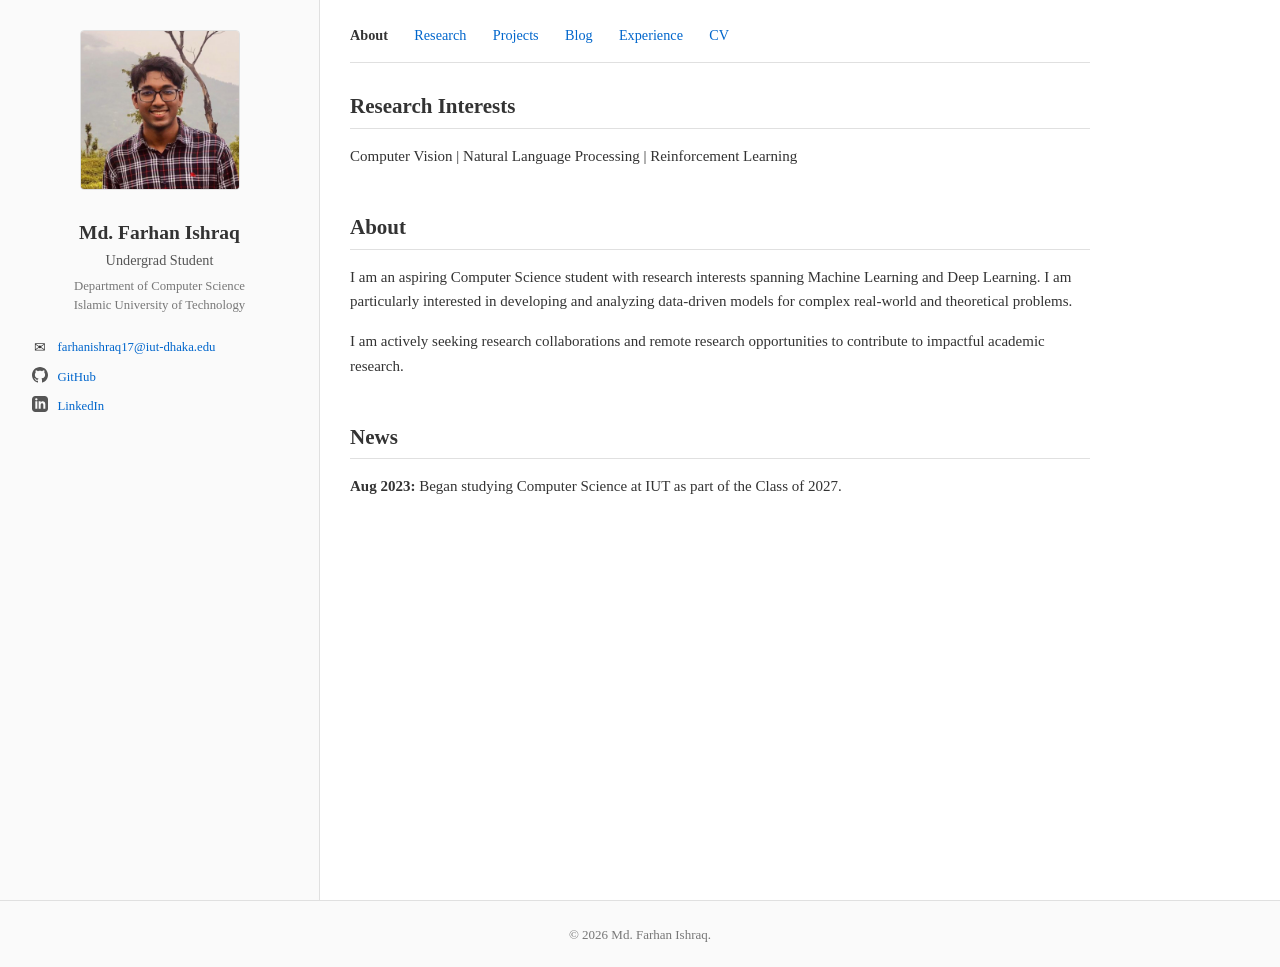
==== index.html @ c7ceb24a "Add website files" ====
<!DOCTYPE html>
<html lang="en">
<head>
    <meta charset="UTF-8">
    <meta name="viewport" content="width=device-width, initial-scale=1.0">
    <meta name="description" content="Farhan Ishraq - PhD Student, Computer Science Researcher">
    <meta name="keywords" content="researcher, PhD, computer science, machine learning, NLP, computer vision">
    <meta name="author" content="Farhan Ishraq">
    <title>Md. Farhan Ishraq</title>
    <link rel="stylesheet" href="style.css">
</head>
<body>
    <div class="container">
        <!-- LEFT SIDEBAR -->
        <aside class="sidebar">
            <div class="profile">
                <!-- Profile Photo -->
                <div class="profile-photo">
                    <img src="assets/profile_pic.jpeg" alt="Farhan Ishraq">
                </div>
                
                <!-- Name & Title -->
                <h1 class="profile-name">Md. Farhan Ishraq</h1>
                <p class="profile-title">Undergrad Student</p>
                <p class="profile-affiliation">Department of Computer Science<br>Islamic University of Technology</p>
                
                <!-- Contact Links -->
                <ul class="contact-links">
                    <li>
                        <span class="link-icon">✉</span>
                        <a href="mailto:farhanishraq17@iut-dhaka.edu">farhanishraq17@iut-dhaka.edu</a>
                    </li>
                    <!-- <li>
                        <span class="link-icon">📚</span>
                        <a href="https://scholar.google.com/" target="_blank" rel="noopener">Google Scholar</a>
                    </li> -->
                    <li>
                        <span class="link-icon"><svg xmlns="http://www.w3.org/2000/svg" width="16" height="16" viewBox="0 0 24 24" fill="currentColor"><path d="M12 0c-6.626 0-12 5.373-12 12 0 5.302 3.438 9.8 8.207 11.387.599.111.793-.261.793-.577v-2.234c-3.338.726-4.033-1.416-4.033-1.416-.546-1.387-1.333-1.756-1.333-1.756-1.089-.745.083-.729.083-.729 1.205.084 1.839 1.237 1.839 1.237 1.07 1.834 2.807 1.304 3.492.997.107-.775.418-1.305.762-1.604-2.665-.305-5.467-1.334-5.467-5.931 0-1.311.469-2.381 1.236-3.221-.124-.303-.535-1.524.117-3.176 0 0 1.008-.322 3.301 1.23.957-.266 1.983-.399 3.003-.404 1.02.005 2.047.138 3.006.404 2.291-1.552 3.297-1.23 3.297-1.23.653 1.653.242 2.874.118 3.176.77.84 1.235 1.911 1.235 3.221 0 4.609-2.807 5.624-5.479 5.921.43.372.823 1.102.823 2.222v3.293c0 .319.192.694.801.576 4.765-1.589 8.199-6.086 8.199-11.386 0-6.627-5.373-12-12-12z"/></svg></span>
                        <a href="https://github.com/farhanishraq17" target="_blank" rel="noopener">GitHub</a>
                    </li>
                    <li>
                        <span class="link-icon"><svg xmlns="http://www.w3.org/2000/svg" width="16" height="16" viewBox="0 0 24 24" fill="currentColor"><path d="M19 0h-14c-2.761 0-5 2.239-5 5v14c0 2.761 2.239 5 5 5h14c2.762 0 5-2.239 5-5v-14c0-2.761-2.238-5-5-5zm-11 19h-3v-11h3v11zm-1.5-12.268c-.966 0-1.75-.79-1.75-1.764s.784-1.764 1.75-1.764 1.75.79 1.75 1.764-.783 1.764-1.75 1.764zm13.5 12.268h-3v-5.604c0-3.368-4-3.113-4 0v5.604h-3v-11h3v1.765c1.396-2.586 7-2.777 7 2.476v6.759z"/></svg></span>
                        <a href="https://www.linkedin.com/in/farhan-ishraq-04643928a/" target="_blank" rel="noopener">LinkedIn</a>
                    </li>
                    <!-- <li>
                        <span class="link-icon">🆔</span>
                        <a href="https://orcid.org/" target="_blank" rel="noopener">ORCID</a>
                    </li> -->
                </ul>
            </div>
        </aside>

        <!-- RIGHT MAIN CONTENT -->
        <main class="main-content">
            <!-- Navigation -->
            <nav class="top-nav">
                <a href="index.html" class="active">About</a>
                <a href="research.html">Research</a>
                <a href="projects.html">Projects</a>
                <a href="blog.html">Blog</a>
                <a href="experience.html">Experience</a>
                <a href="#">CV</a>
            </nav>

            <!-- Research Interests -->
            <section id="interests" class="section">
                <h2>Research Interests</h2>
                <p class="interests-inline">Computer Vision | Natural Language Processing | Reinforcement Learning</p>
            </section>

            <!-- About Section -->
            <section id="about" class="section">
                <h2>About</h2>
                <p>
                    I am an aspiring Computer Science student with research interests spanning Machine Learning and 
                    Deep Learning. I am particularly interested in developing and analyzing data-driven models for 
                    complex real-world and theoretical problems.
                </p>
                <p>
                    I am actively seeking research collaborations and 
                    remote research opportunities to contribute to impactful academic research.
                </p>
            </section>

            <!-- News Section -->
            <section id="news" class="section">
                <h2>News</h2>
                <ul class="news-list">
                    <!-- <li><strong>Jan 2026:</strong> Started my PhD at [University Name]!</li>
                    <li><strong>Nov 2025:</strong> 3 papers accepted at WACV 2026!</li>
                    <li><strong>Oct 2025:</strong> Paper on Visual Robustness Benchmark accepted at WACV 2025.</li>
                    <li><strong>Sep 2025:</strong> BanglaTLit accepted at Findings of EMNLP 2024.</li>
                    <li><strong>Jul 2025:</strong> New preprint on Visual Robustness Benchmark for VQA available on arXiv.</li>
                    <li><strong>May 2025:</strong> Finalists at Robi Datathon 3.0 with 3,500+ participants.</li> -->
                    <li><strong>Aug 2023:</strong> Began studying Computer Science at IUT as part of the Class of 2027.</li>
                </ul>
            </section>

            <!-- Selected Publications Preview (commented out for now)
            <section id="selected-publications" class="section">
                <h2>Selected Publications</h2>
                <p class="section-note">
                    See the full list on the <a href="research.html">Research</a> page or my 
                    <a href="https://scholar.google.com/" target="_blank" rel="noopener">Google Scholar</a>.
                </p>

                <div class="publication-entry">
                    <p class="pub-title"><strong>Visual Robustness Benchmark for Visual Question Answering (VQA)</strong></p>
                    <p class="pub-venue"><em>WACV 2025</em></p>
                    <p class="pub-authors"><u>Farhan Ishraq</u>, Ishmam Tashdeed, Talukder Asir Saadat, et al.</p>
                    <p class="pub-links">
                        <a href="#">[Paper]</a>
                        <a href="#">[Code]</a>
                        <a href="#">[Poster]</a>
                    </p>
                </div>

                <div class="publication-entry">
                    <p class="pub-title"><strong>A Comprehensive Survey on Visual Question Answering</strong></p>
                    <p class="pub-venue"><em>Information Fusion, 2024</em></p>
                    <p class="pub-authors"><u>Farhan Ishraq</u>, Md Sakib Hossain Shovon, Muhammad Firoz Mridha, Nilanjan Dey</p>
                    <p class="pub-links">
                        <a href="#">[Paper]</a>
                        <a href="#">[ArXiv]</a>
                    </p>
                </div>
            </section>
            -->

        </main>
    </div>

    <footer class="site-footer">
        <p>&copy; 2026 Md. Farhan Ishraq.</p>
    </footer>
</body>
</html>
---- style.css ----
/*
 * Academic Portfolio Website - Sidebar Layout
 * ============================================
 * Traditional academic website design with
 * fixed left sidebar and scrollable right content
 * 
 * Layout: Two-column (sidebar + main content)
 * Style: Minimal, text-focused, university-appropriate
 */

/* ========================================
   CSS Variables
   ======================================== */
:root {
    /* Colors - Simple, professional */
    --color-text: #333333;
    --color-text-light: #555555;
    --color-text-muted: #777777;
    --color-link: #0066cc;
    --color-link-hover: #004499;
    --color-link-visited: #551a8b;
    --color-background: #ffffff;
    --color-sidebar-bg: #fafafa;
    --color-border: #e0e0e0;
    
    /* Typography */
    --font-serif: Georgia, 'Times New Roman', Times, serif;
    --font-sans: Arial, Helvetica, sans-serif;
    --font-body: var(--font-serif);
    --font-size-base: 15px;
    --font-size-small: 13px;
    --font-size-large: 17px;
    --line-height: 1.65;
    
    /* Layout */
    --sidebar-width: 320px;
    --content-max-width: 800px;
    --spacing-xs: 0.25rem;
    --spacing-sm: 0.5rem;
    --spacing-md: 1rem;
    --spacing-lg: 1.5rem;
    --spacing-xl: 2rem;
    --spacing-xxl: 3rem;
}

/* ========================================
   Reset & Base Styles
   ======================================== */
*,
*::before,
*::after {
    box-sizing: border-box;
    margin: 0;
    padding: 0;
}

html {
    font-size: var(--font-size-base);
    scroll-behavior: smooth;
}

body {
    font-family: var(--font-body);
    font-size: 1rem;
    line-height: var(--line-height);
    color: var(--color-text);
    background-color: var(--color-background);
    -webkit-font-smoothing: antialiased;
}

/* ========================================
   Typography
   ======================================== */
h1, h2, h3, h4, h5, h6 {
    font-family: var(--font-body);
    font-weight: normal;
    line-height: 1.3;
    color: var(--color-text);
}

h2 {
    font-size: 1.4rem;
    font-weight: bold;
    margin-top: var(--spacing-lg);
    margin-bottom: var(--spacing-md);
    padding-bottom: var(--spacing-sm);
    border-bottom: 1px solid var(--color-border);
}

h3 {
    font-size: 1.1rem;
    font-weight: bold;
    margin-top: var(--spacing-lg);
    margin-bottom: var(--spacing-md);
    color: var(--color-text);
}

p {
    margin-bottom: var(--spacing-md);
}

/* Links */
a {
    color: var(--color-link);
    text-decoration: none;
}

a:hover {
    text-decoration: underline;
    color: var(--color-link-hover);
}

a:visited {
    color: var(--color-link-visited);
}

/* Reset visited color for nav and important links */
.top-nav a:visited,
.contact-links a:visited,
.pub-links a:visited,
.project-links a:visited {
    color: var(--color-link);
}

/* Lists */
ul, ol {
    margin-bottom: var(--spacing-md);
    padding-left: var(--spacing-xl);
}

li {
    margin-bottom: var(--spacing-sm);
}

strong {
    font-weight: bold;
}

em {
    font-style: italic;
}

/* Underline for author name */
u {
    text-decoration: underline;
}

/* ========================================
   Two-Column Layout
   ======================================== */
.container {
    display: flex;
    min-height: 100vh;
}

/* ========================================
   LEFT SIDEBAR
   ======================================== */
.sidebar {
    width: var(--sidebar-width);
    min-width: var(--sidebar-width);
    background-color: var(--color-sidebar-bg);
    border-right: 1px solid var(--color-border);
    padding: var(--spacing-xl);
    position: sticky;
    top: 0;
    height: 100vh;
    overflow-y: auto;
}

.profile {
    text-align: center;
}

/* Profile Photo */
.profile-photo {
    margin-bottom: var(--spacing-lg);
}

.profile-photo img {
    width: 160px;
    height: 160px;
    border-radius: 4px;
    object-fit: cover;
    border: 1px solid var(--color-border);
}

/* Name & Title */
.profile-name {
    font-size: 1.3rem;
    font-weight: bold;
    margin-bottom: var(--spacing-xs);
    color: var(--color-text);
}

.profile-title {
    font-size: 0.95rem;
    color: var(--color-text-light);
    margin-bottom: var(--spacing-xs);
}

.profile-affiliation {
    font-size: 0.85rem;
    color: var(--color-text-muted);
    margin-bottom: var(--spacing-lg);
    line-height: 1.5;
}

/* Contact Links */
.contact-links {
    list-style: none;
    padding: 0;
    margin: 0;
    text-align: left;
}

.contact-links li {
    margin-bottom: var(--spacing-sm);
    font-size: 0.85rem;
    display: flex;
    align-items: flex-start;
    gap: var(--spacing-sm);
}

.link-icon {
    font-size: 0.9rem;
    width: 20px;
    text-align: center;
    flex-shrink: 0;
    display: flex;
    align-items: center;
    justify-content: center;
}

.link-icon svg {
    width: 16px;
    height: 16px;
    fill: var(--color-text-light);
}

.contact-links a {
    color: var(--color-link);
    word-break: break-word;
}

/* ========================================
   RIGHT MAIN CONTENT
   ======================================== */
.main-content {
    flex: 1;
    max-width: var(--content-max-width);
    padding: var(--spacing-xl);
    padding-top: var(--spacing-lg);
}

/* ========================================
   TOP NAVIGATION
   ======================================== */
.top-nav {
    margin-bottom: var(--spacing-xl);
    padding-bottom: var(--spacing-md);
    border-bottom: 1px solid var(--color-border);
}

.top-nav a {
    margin-right: var(--spacing-lg);
    font-size: 0.95rem;
    color: var(--color-link);
    text-decoration: none;
}

.top-nav a:hover {
    text-decoration: underline;
}

.top-nav a.active {
    font-weight: bold;
    color: var(--color-text);
}

/* ========================================
   SECTIONS
   ======================================== */
.section {
    margin-bottom: var(--spacing-xxl);
}

.section-note {
    font-size: var(--font-size-small);
    color: var(--color-text-muted);
    font-style: italic;
    margin-bottom: var(--spacing-lg);
}

/* Inline Research Interests */
.interests-inline {
    font-size: 1rem;
    color: var(--color-text);
    margin-bottom: 0;
}

/* ========================================
   NEWS LIST
   ======================================== */
.news-list {
    list-style: none;
    padding-left: 0;
}

.news-list li {
    margin-bottom: var(--spacing-sm);
    padding-left: 0;
}

/* ========================================
   PUBLICATIONS
   ======================================== */
.publication-entry {
    margin-bottom: var(--spacing-lg);
    padding: var(--spacing-md);
    border: 1px solid var(--color-border);
    border-radius: 3px;
    background-color: var(--color-background);
}

.pub-title {
    margin-bottom: var(--spacing-xs);
    line-height: 1.4;
}

.pub-venue {
    font-size: var(--font-size-small);
    color: var(--color-text-light);
    margin-bottom: var(--spacing-xs);
}

.pub-authors {
    font-size: var(--font-size-small);
    color: var(--color-text-muted);
    margin-bottom: var(--spacing-sm);
}

.pub-links {
    font-size: var(--font-size-small);
    margin-bottom: 0;
}

.pub-links a {
    margin-right: var(--spacing-sm);
}

/* ========================================
   PROJECTS
   ======================================== */
.project-entry {
    margin-bottom: var(--spacing-lg);
    padding: var(--spacing-md);
    border: 1px solid var(--color-border);
    border-radius: 3px;
    background-color: var(--color-background);
}

.project-title {
    margin-bottom: var(--spacing-xs);
}

.project-description {
    margin-bottom: var(--spacing-sm);
    color: var(--color-text);
}

.project-methods {
    font-size: var(--font-size-small);
    color: var(--color-text-muted);
    margin-bottom: var(--spacing-sm);
}

.project-links {
    font-size: var(--font-size-small);
    margin-bottom: 0;
}

.project-links a {
    margin-right: var(--spacing-sm);
}

/* ========================================
   BLOG
   ======================================== */
.blog-entry {
    margin-bottom: var(--spacing-lg);
    padding-bottom: var(--spacing-md);
    border-bottom: 1px dotted var(--color-border);
}

.blog-entry:last-child {
    border-bottom: none;
}

.blog-title {
    margin-bottom: var(--spacing-xs);
}

.blog-title a {
    font-weight: bold;
    color: var(--color-link);
}

.blog-date {
    font-size: var(--font-size-small);
    color: var(--color-text-muted);
    margin-bottom: var(--spacing-xs);
}

.blog-summary {
    font-size: 0.95rem;
    color: var(--color-text-light);
    margin-bottom: 0;
}

/* ========================================
   EXPERIENCE
   ======================================== */
.experience-entry {
    margin-bottom: var(--spacing-lg);
    padding-bottom: var(--spacing-md);
    border-bottom: 1px dotted var(--color-border);
}

.experience-entry:last-child {
    border-bottom: none;
}

.exp-title {
    margin-bottom: var(--spacing-xs);
}

.exp-institution {
    color: var(--color-text-light);
    margin-bottom: var(--spacing-xs);
}

.exp-date {
    font-size: var(--font-size-small);
    color: var(--color-text-muted);
    margin-bottom: var(--spacing-sm);
}

.exp-details {
    font-size: 0.95rem;
    color: var(--color-text);
    margin-bottom: 0;
}

/* ========================================
   FOOTER
   ======================================== */
.site-footer {
    text-align: center;
    padding: var(--spacing-lg);
    font-size: var(--font-size-small);
    color: var(--color-text-muted);
    border-top: 1px solid var(--color-border);
    background-color: var(--color-sidebar-bg);
}

.site-footer p {
    margin: 0;
}

/* ========================================
   RESPONSIVE DESIGN
   ======================================== */

/* Tablet */
@media screen and (max-width: 900px) {
    :root {
        --sidebar-width: 240px;
    }
    
    .profile-photo img {
        width: 140px;
        height: 140px;
    }
    
    .profile-name {
        font-size: 1.2rem;
    }
}

/* Mobile */
@media screen and (max-width: 700px) {
    .container {
        flex-direction: column;
    }
    
    .sidebar {
        width: 100%;
        min-width: 100%;
        position: relative;
        height: auto;
        padding: var(--spacing-lg);
        border-right: none;
        border-bottom: 1px solid var(--color-border);
    }
    
    .profile-photo img {
        width: 120px;
        height: 120px;
    }
    
    .contact-links {
        display: flex;
        flex-wrap: wrap;
        justify-content: center;
        gap: var(--spacing-md);
        text-align: center;
    }
    
    .contact-links li {
        justify-content: center;
    }
    
    .main-content {
        padding: var(--spacing-lg);
    }
    
    .top-nav {
        display: flex;
        flex-wrap: wrap;
        gap: var(--spacing-sm);
    }
    
    .top-nav a {
        margin-right: var(--spacing-md);
    }
    
    h2 {
        font-size: 1.25rem;
    }
}

/* Small Mobile */
@media screen and (max-width: 480px) {
    .main-content {
        padding: var(--spacing-md);
    }
    
    .sidebar {
        padding: var(--spacing-md);
    }
    
    .top-nav a {
        font-size: 0.9rem;
        margin-right: var(--spacing-sm);
    }
    
    .publication-entry,
    .project-entry {
        padding: var(--spacing-sm);
    }
}

/* ========================================
   PRINT STYLES
   ======================================== */
@media print {
    .sidebar {
        position: relative;
        width: 100%;
        height: auto;
        border: none;
        page-break-after: always;
    }
    
    .container {
        flex-direction: column;
    }
    
    .top-nav {
        display: none;
    }
    
    a {
        color: #000;
    }
    
    a[href^="http"]:after {
        content: " (" attr(href) ")";
        font-size: 10pt;
    }
}

/* ========================================
   ACCESSIBILITY
   ======================================== */
a:focus {
    outline: 2px solid var(--color-link);
    outline-offset: 2px;
}

@media (prefers-reduced-motion: reduce) {
    html {
        scroll-behavior: auto;
    }
}

/* High contrast support */
@media (prefers-contrast: high) {
    :root {
        --color-text: #000000;
        --color-text-light: #222222;
        --color-link: #0000ee;
        --color-border: #000000;
    }
}
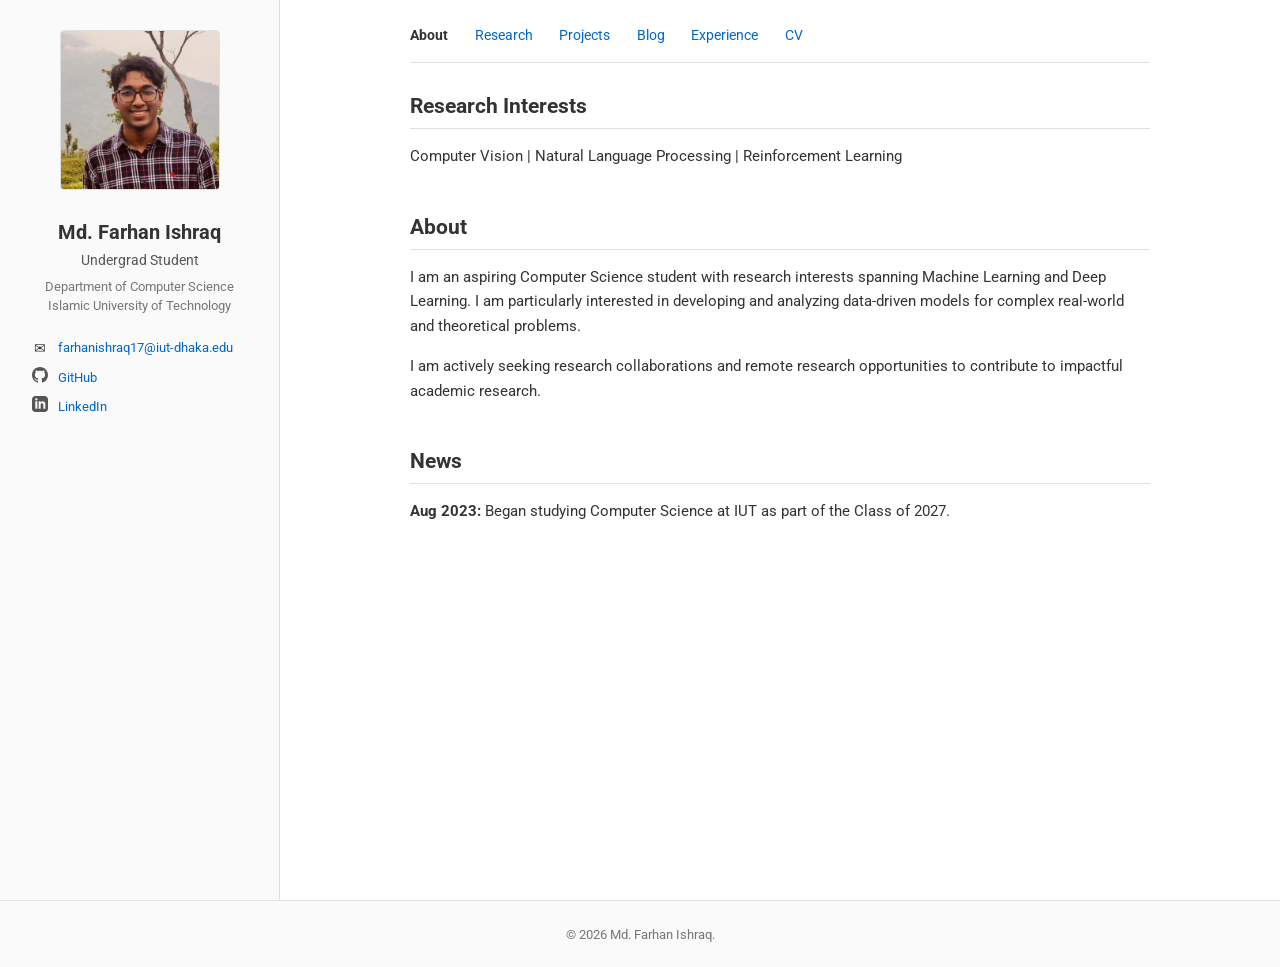
==== commit ea340f57: "updated style and aesthetics" ====
--- a/index.html
+++ b/index.html
@@ -7,6 +7,7 @@
     <meta name="keywords" content="researcher, PhD, computer science, machine learning, NLP, computer vision">
     <meta name="author" content="Farhan Ishraq">
     <title>Md. Farhan Ishraq</title>
+    <link href="https://fonts.googleapis.com/css2?family=Roboto:ital,wght@0,400;0,700;1,400&display=swap" rel="stylesheet">
     <link rel="stylesheet" href="style.css">
 </head>
 <body>
@@ -51,7 +52,8 @@
         </aside>
 
         <!-- RIGHT MAIN CONTENT -->
-        <main class="main-content">
+        <div class="main-wrapper">
+            <main class="main-content">
             <!-- Navigation -->
             <nav class="top-nav">
                 <a href="index.html" class="active">About</a>
@@ -127,7 +129,8 @@
             </section>
             -->
 
-        </main>
+            </main>
+        </div>
     </div>
 
     <footer class="site-footer">
--- a/style.css
+++ b/style.css
@@ -25,15 +25,15 @@
     
     /* Typography */
     --font-serif: Georgia, 'Times New Roman', Times, serif;
-    --font-sans: Arial, Helvetica, sans-serif;
-    --font-body: var(--font-serif);
+    --font-sans: 'Roboto', Arial, Helvetica, sans-serif;
+    --font-body: var(--font-sans);
     --font-size-base: 15px;
     --font-size-small: 13px;
     --font-size-large: 17px;
     --line-height: 1.65;
     
     /* Layout */
-    --sidebar-width: 320px;
+    --sidebar-width: 280px;
     --content-max-width: 800px;
     --spacing-xs: 0.25rem;
     --spacing-sm: 0.5rem;
@@ -159,6 +159,7 @@
 .sidebar {
     width: var(--sidebar-width);
     min-width: var(--sidebar-width);
+    flex-shrink: 0;
     background-color: var(--color-sidebar-bg);
     border-right: 1px solid var(--color-border);
     padding: var(--spacing-xl);
@@ -166,6 +167,14 @@
     top: 0;
     height: 100vh;
     overflow-y: auto;
+}
+
+/* Wrapper for centering main content */
+.main-wrapper {
+    flex: 1;
+    display: flex;
+    justify-content: center;
+    padding: 0 var(--spacing-xl);
 }
 
 .profile {
@@ -247,7 +256,7 @@
    RIGHT MAIN CONTENT
    ======================================== */
 .main-content {
-    flex: 1;
+    width: 100%;
     max-width: var(--content-max-width);
     padding: var(--spacing-xl);
     padding-top: var(--spacing-lg);
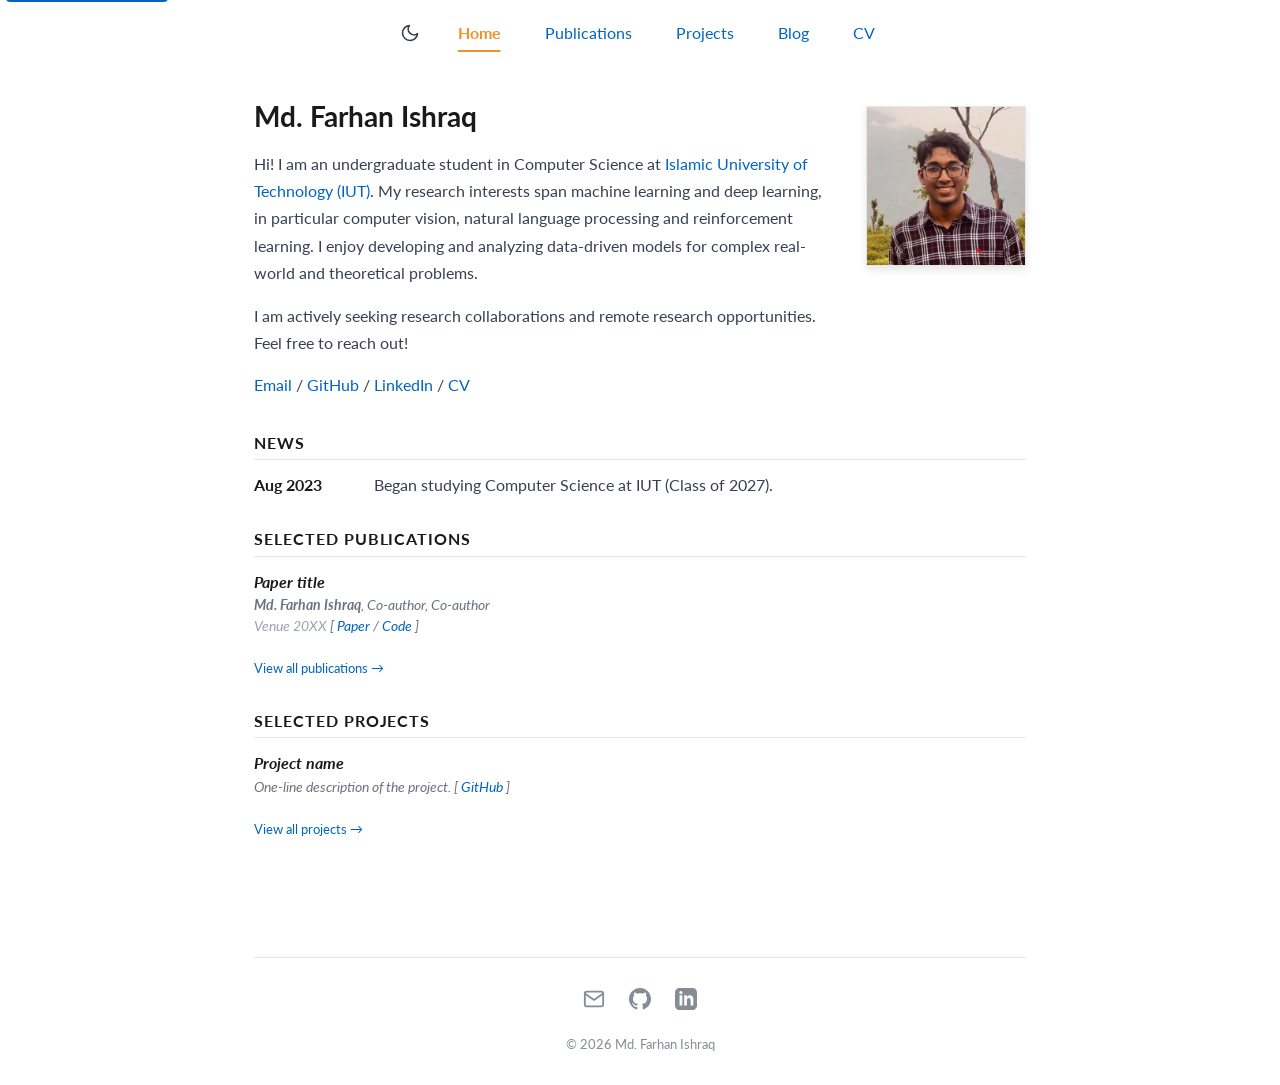
==== commit 205f034b: "Redesign site in Academic-Homepage-Template style Single-column layout with top nav, profile + photo" ====
--- a/index.html
+++ b/index.html
@@ -1,140 +1,75 @@
 <!DOCTYPE html>
 <html lang="en">
 <head>
-    <meta charset="UTF-8">
-    <meta name="viewport" content="width=device-width, initial-scale=1.0">
-    <meta name="description" content="Farhan Ishraq - PhD Student, Computer Science Researcher">
-    <meta name="keywords" content="researcher, PhD, computer science, machine learning, NLP, computer vision">
-    <meta name="author" content="Farhan Ishraq">
-    <title>Md. Farhan Ishraq</title>
-    <link href="https://fonts.googleapis.com/css2?family=Roboto:ital,wght@0,400;0,700;1,400&display=swap" rel="stylesheet">
-    <link rel="stylesheet" href="style.css">
+  <meta charset="UTF-8">
+  <meta name="viewport" content="width=device-width, initial-scale=1">
+  <title>Md. Farhan Ishraq</title>
+  <meta name="description" content="Md. Farhan Ishraq, Computer Science undergraduate at Islamic University of Technology.">
+  <meta name="author" content="Md. Farhan Ishraq">
+  <link rel="preconnect" href="https://fonts.gstatic.com" crossorigin>
+  <link href="https://fonts.googleapis.com/css2?family=Lato:ital,wght@0,400;0,700;1,400&display=swap" rel="stylesheet">
+  <link rel="stylesheet" href="style.css">
 </head>
 <body>
-    <div class="container">
-        <!-- LEFT SIDEBAR -->
-        <aside class="sidebar">
-            <div class="profile">
-                <!-- Profile Photo -->
-                <div class="profile-photo">
-                    <img src="assets/profile_pic.jpeg" alt="Farhan Ishraq">
-                </div>
-                
-                <!-- Name & Title -->
-                <h1 class="profile-name">Md. Farhan Ishraq</h1>
-                <p class="profile-title">Undergrad Student</p>
-                <p class="profile-affiliation">Department of Computer Science<br>Islamic University of Technology</p>
-                
-                <!-- Contact Links -->
-                <ul class="contact-links">
-                    <li>
-                        <span class="link-icon">✉</span>
-                        <a href="mailto:farhanishraq17@iut-dhaka.edu">farhanishraq17@iut-dhaka.edu</a>
-                    </li>
-                    <!-- <li>
-                        <span class="link-icon">📚</span>
-                        <a href="https://scholar.google.com/" target="_blank" rel="noopener">Google Scholar</a>
-                    </li> -->
-                    <li>
-                        <span class="link-icon"><svg xmlns="http://www.w3.org/2000/svg" width="16" height="16" viewBox="0 0 24 24" fill="currentColor"><path d="M12 0c-6.626 0-12 5.373-12 12 0 5.302 3.438 9.8 8.207 11.387.599.111.793-.261.793-.577v-2.234c-3.338.726-4.033-1.416-4.033-1.416-.546-1.387-1.333-1.756-1.333-1.756-1.089-.745.083-.729.083-.729 1.205.084 1.839 1.237 1.839 1.237 1.07 1.834 2.807 1.304 3.492.997.107-.775.418-1.305.762-1.604-2.665-.305-5.467-1.334-5.467-5.931 0-1.311.469-2.381 1.236-3.221-.124-.303-.535-1.524.117-3.176 0 0 1.008-.322 3.301 1.23.957-.266 1.983-.399 3.003-.404 1.02.005 2.047.138 3.006.404 2.291-1.552 3.297-1.23 3.297-1.23.653 1.653.242 2.874.118 3.176.77.84 1.235 1.911 1.235 3.221 0 4.609-2.807 5.624-5.479 5.921.43.372.823 1.102.823 2.222v3.293c0 .319.192.694.801.576 4.765-1.589 8.199-6.086 8.199-11.386 0-6.627-5.373-12-12-12z"/></svg></span>
-                        <a href="https://github.com/farhanishraq17" target="_blank" rel="noopener">GitHub</a>
-                    </li>
-                    <li>
-                        <span class="link-icon"><svg xmlns="http://www.w3.org/2000/svg" width="16" height="16" viewBox="0 0 24 24" fill="currentColor"><path d="M19 0h-14c-2.761 0-5 2.239-5 5v14c0 2.761 2.239 5 5 5h14c2.762 0 5-2.239 5-5v-14c0-2.761-2.238-5-5-5zm-11 19h-3v-11h3v11zm-1.5-12.268c-.966 0-1.75-.79-1.75-1.764s.784-1.764 1.75-1.764 1.75.79 1.75 1.764-.783 1.764-1.75 1.764zm13.5 12.268h-3v-5.604c0-3.368-4-3.113-4 0v5.604h-3v-11h3v1.765c1.396-2.586 7-2.777 7 2.476v6.759z"/></svg></span>
-                        <a href="https://www.linkedin.com/in/farhan-ishraq-04643928a/" target="_blank" rel="noopener">LinkedIn</a>
-                    </li>
-                    <!-- <li>
-                        <span class="link-icon">🆔</span>
-                        <a href="https://orcid.org/" target="_blank" rel="noopener">ORCID</a>
-                    </li> -->
-                </ul>
-            </div>
-        </aside>
+  <div id="site-nav"></div>
 
-        <!-- RIGHT MAIN CONTENT -->
-        <div class="main-wrapper">
-            <main class="main-content">
-            <!-- Navigation -->
-            <nav class="top-nav">
-                <a href="index.html" class="active">About</a>
-                <a href="research.html">Research</a>
-                <a href="projects.html">Projects</a>
-                <a href="blog.html">Blog</a>
-                <a href="experience.html">Experience</a>
-                <a href="#">CV</a>
-            </nav>
-
-            <!-- Research Interests -->
-            <section id="interests" class="section">
-                <h2>Research Interests</h2>
-                <p class="interests-inline">Computer Vision | Natural Language Processing | Reinforcement Learning</p>
-            </section>
-
-            <!-- About Section -->
-            <section id="about" class="section">
-                <h2>About</h2>
-                <p>
-                    I am an aspiring Computer Science student with research interests spanning Machine Learning and 
-                    Deep Learning. I am particularly interested in developing and analyzing data-driven models for 
-                    complex real-world and theoretical problems.
-                </p>
-                <p>
-                    I am actively seeking research collaborations and 
-                    remote research opportunities to contribute to impactful academic research.
-                </p>
-            </section>
-
-            <!-- News Section -->
-            <section id="news" class="section">
-                <h2>News</h2>
-                <ul class="news-list">
-                    <!-- <li><strong>Jan 2026:</strong> Started my PhD at [University Name]!</li>
-                    <li><strong>Nov 2025:</strong> 3 papers accepted at WACV 2026!</li>
-                    <li><strong>Oct 2025:</strong> Paper on Visual Robustness Benchmark accepted at WACV 2025.</li>
-                    <li><strong>Sep 2025:</strong> BanglaTLit accepted at Findings of EMNLP 2024.</li>
-                    <li><strong>Jul 2025:</strong> New preprint on Visual Robustness Benchmark for VQA available on arXiv.</li>
-                    <li><strong>May 2025:</strong> Finalists at Robi Datathon 3.0 with 3,500+ participants.</li> -->
-                    <li><strong>Aug 2023:</strong> Began studying Computer Science at IUT as part of the Class of 2027.</li>
-                </ul>
-            </section>
-
-            <!-- Selected Publications Preview (commented out for now)
-            <section id="selected-publications" class="section">
-                <h2>Selected Publications</h2>
-                <p class="section-note">
-                    See the full list on the <a href="research.html">Research</a> page or my 
-                    <a href="https://scholar.google.com/" target="_blank" rel="noopener">Google Scholar</a>.
-                </p>
-
-                <div class="publication-entry">
-                    <p class="pub-title"><strong>Visual Robustness Benchmark for Visual Question Answering (VQA)</strong></p>
-                    <p class="pub-venue"><em>WACV 2025</em></p>
-                    <p class="pub-authors"><u>Farhan Ishraq</u>, Ishmam Tashdeed, Talukder Asir Saadat, et al.</p>
-                    <p class="pub-links">
-                        <a href="#">[Paper]</a>
-                        <a href="#">[Code]</a>
-                        <a href="#">[Poster]</a>
-                    </p>
-                </div>
-
-                <div class="publication-entry">
-                    <p class="pub-title"><strong>A Comprehensive Survey on Visual Question Answering</strong></p>
-                    <p class="pub-venue"><em>Information Fusion, 2024</em></p>
-                    <p class="pub-authors"><u>Farhan Ishraq</u>, Md Sakib Hossain Shovon, Muhammad Firoz Mridha, Nilanjan Dey</p>
-                    <p class="pub-links">
-                        <a href="#">[Paper]</a>
-                        <a href="#">[ArXiv]</a>
-                    </p>
-                </div>
-            </section>
-            -->
-
-            </main>
+  <main id="main-content" class="page">
+    <div class="profile">
+      <div class="profile-text">
+        <h1 class="name">Md. Farhan Ishraq</h1>
+        <p class="bio">
+          Hi! I am an undergraduate student in Computer Science at
+          <a href="https://www.iutoic-dhaka.edu/">Islamic University of Technology (IUT)</a>.
+          My research interests span machine learning and deep learning, in particular
+          computer vision, natural language processing and reinforcement learning. I enjoy developing
+          and analyzing data-driven models for complex real-world and theoretical problems.
+        </p>
+        <p class="bio">
+          I am actively seeking research collaborations and remote research opportunities.
+          Feel free to reach out!
+        </p>
+        <div class="profile-links">
+          <a href="mailto:farhanishraq17@iut-dhaka.edu">Email</a> /
+          <a href="https://github.com/farhanishraq17">GitHub</a> /
+          <a href="https://www.linkedin.com/in/farhan-ishraq-04643928a/">LinkedIn</a> /
+          <a href="cv.html">CV</a>
         </div>
+      </div>
+      <img class="profile-photo" src="assets/profile_pic.jpeg" alt="Md. Farhan Ishraq" width="160" height="160">
     </div>
 
-    <footer class="site-footer">
-        <p>&copy; 2026 Md. Farhan Ishraq.</p>
-    </footer>
+    <section class="section">
+      <h2>News</h2>
+      <ul class="news">
+        <li><span class="news-date">Aug 2023</span><span>Began studying Computer Science at IUT (Class of 2027).</span></li>
+      </ul>
+    </section>
+
+    <section class="section">
+      <h2>Selected Publications</h2>
+      <ul>
+        <li class="entry placeholder">
+          <div class="entry-title">Paper title</div>
+          <div class="entry-meta"><b>Md. Farhan Ishraq</b>, Co-author, Co-author</div>
+          <div class="entry-meta"><span class="entry-venue">Venue 20XX</span> [ <a href="#">Paper</a> / <a href="#">Code</a> ]</div>
+        </li>
+      </ul>
+      <a href="publications.html" class="view-all">View all publications &rarr;</a>
+    </section>
+
+    <section class="section">
+      <h2>Selected Projects</h2>
+      <ul>
+        <li class="entry placeholder">
+          <div class="entry-title">Project name</div>
+          <div class="entry-meta">One-line description of the project. [ <a href="#">GitHub</a> ]</div>
+        </li>
+      </ul>
+      <a href="projects.html" class="view-all">View all projects &rarr;</a>
+    </section>
+  </main>
+
+  <div id="site-footer"></div>
+  <script src="site.js"></script>
 </body>
 </html>
--- a/style.css
+++ b/style.css
@@ -1,625 +1,142 @@
-/*
- * Academic Portfolio Website - Sidebar Layout
- * ============================================
- * Traditional academic website design with
- * fixed left sidebar and scrollable right content
- * 
- * Layout: Two-column (sidebar + main content)
- * Style: Minimal, text-focused, university-appropriate
- */
+/* Minimal academic homepage, styled after Arvid-pku/Academic-Homepage-Template */
 
-/* ========================================
-   CSS Variables
-   ======================================== */
 :root {
-    /* Colors - Simple, professional */
-    --color-text: #333333;
-    --color-text-light: #555555;
-    --color-text-muted: #777777;
-    --color-link: #0066cc;
-    --color-link-hover: #004499;
-    --color-link-visited: #551a8b;
-    --color-background: #ffffff;
-    --color-sidebar-bg: #fafafa;
-    --color-border: #e0e0e0;
-    
-    /* Typography */
-    --font-serif: Georgia, 'Times New Roman', Times, serif;
-    --font-sans: 'Roboto', Arial, Helvetica, sans-serif;
-    --font-body: var(--font-sans);
-    --font-size-base: 15px;
-    --font-size-small: 13px;
-    --font-size-large: 17px;
-    --line-height: 1.65;
-    
-    /* Layout */
-    --sidebar-width: 280px;
-    --content-max-width: 800px;
-    --spacing-xs: 0.25rem;
-    --spacing-sm: 0.5rem;
-    --spacing-md: 1rem;
-    --spacing-lg: 1.5rem;
-    --spacing-xl: 2rem;
-    --spacing-xxl: 3rem;
+  --primary: #0065c0;
+  --accent: #f09228;
+  --text: #374151;
+  --heading: #1a1a1a;
+  --muted: #6b7280;
+  --faint: #9ca3af;
+  --bg: #fff;
+  --border: #e5e7eb;
+  --hover-bg: rgba(240, 146, 40, 0.08);
 }
 
-/* ========================================
-   Reset & Base Styles
-   ======================================== */
-*,
-*::before,
-*::after {
-    box-sizing: border-box;
-    margin: 0;
-    padding: 0;
+[data-theme="dark"] {
+  --primary: #6ba3f5;
+  --accent: #ffb366;
+  --text: #d4d4d4;
+  --heading: #e5e5e5;
+  --muted: #b8b8b8;
+  --faint: #888;
+  --bg: #1f1f1f;
+  --border: #374151;
+  --hover-bg: rgba(255, 179, 102, 0.12);
 }
 
-html {
-    font-size: var(--font-size-base);
-    scroll-behavior: smooth;
+* { box-sizing: border-box; }
+html { scroll-behavior: smooth; }
+
+body {
+  margin: 0;
+  font: 16px/1.6 'Lato', Verdana, Helvetica, sans-serif;
+  color: var(--text);
+  background: var(--bg);
 }
 
-body {
-    font-family: var(--font-body);
-    font-size: 1rem;
-    line-height: var(--line-height);
-    color: var(--color-text);
-    background-color: var(--color-background);
-    -webkit-font-smoothing: antialiased;
+a { color: var(--primary); text-decoration: none; transition: color 0.2s; }
+a:hover { color: var(--accent); }
+a:focus-visible, button:focus-visible { outline: 2px solid var(--primary); outline-offset: 2px; }
+ul { list-style: none; padding: 0; margin: 0; }
+
+.skip-link {
+  position: absolute; top: -40px; left: 6px; z-index: 1000;
+  padding: 8px; border-radius: 4px; background: var(--primary); color: #fff;
+}
+.skip-link:focus { top: 6px; }
+
+/* ---------- Nav ---------- */
+.nav {
+  display: flex; justify-content: flex-end; align-items: center; flex-wrap: wrap;
+  gap: 18px; padding: 20px 35px;
+}
+.nav a { position: relative; padding: 6px 12px; border-radius: 4px; font-size: 14px; transition: all 0.25s; }
+.nav a:hover { background: var(--hover-bg); }
+.nav a[aria-current="page"] { color: var(--accent); font-weight: 700; }
+.nav a[aria-current="page"]::after {
+  content: ''; position: absolute; left: 50%; bottom: 2px; transform: translateX(-50%);
+  width: 60%; height: 2px; border-radius: 1px; background: var(--accent);
+}
+.theme-toggle {
+  display: flex; align-items: center; justify-content: center;
+  width: 36px; height: 36px; padding: 0; border: 0; border-radius: 8px;
+  background: none; color: var(--text); cursor: pointer; transition: all 0.2s;
+}
+.theme-toggle:hover { background: var(--hover-bg); color: var(--accent); }
+
+/* ---------- Page ---------- */
+.page { max-width: 820px; margin: 0 auto; padding: 32px 24px 48px; }
+.page-title { margin: 0 0 24px; font-size: 24px; font-weight: 700; color: var(--heading); }
+
+.section { margin-bottom: 28px; }
+.section h2 {
+  margin: 0 0 12px; padding-bottom: 4px; border-bottom: 1px solid var(--border);
+  font-size: 16px; font-weight: 700; color: var(--heading);
+  text-transform: uppercase; letter-spacing: 0.06em;
+}
+.section p { margin: 0 0 12px; }
+.view-all { display: inline-block; margin-top: 8px; font-size: 13px; }
+.placeholder { color: var(--faint); font-style: italic; }
+
+/* ---------- Profile (home) ---------- */
+.profile { display: flex; align-items: flex-start; gap: 32px; margin-bottom: 32px; }
+.profile-text { flex: 1; }
+.name { margin: 0 0 16px; font-size: 28px; font-weight: 700; line-height: 1.3; color: var(--heading); }
+.bio { margin: 0 0 16px; line-height: 1.7; }
+.profile-photo {
+  flex-shrink: 0; width: 160px; height: 160px; margin-top: 8px; object-fit: cover;
+  border: 1px solid var(--border); box-shadow: 0 4px 8px rgba(0, 0, 0, 0.1);
 }
 
-/* ========================================
-   Typography
-   ======================================== */
-h1, h2, h3, h4, h5, h6 {
-    font-family: var(--font-body);
-    font-weight: normal;
-    line-height: 1.3;
-    color: var(--color-text);
+/* ---------- News ---------- */
+.news li { display: flex; margin-bottom: 4px; }
+.news-date { width: 120px; flex-shrink: 0; font-weight: 700; color: var(--heading); }
+
+/* ---------- Entries (papers, projects, experience) ---------- */
+.entry { margin-bottom: 14px; }
+.entry-title { font-weight: 700; color: var(--heading); }
+.entry-meta { font-size: 14px; line-height: 1.5; color: var(--muted); }
+.entry-venue { font-style: italic; color: var(--faint); }
+
+/* ---------- Footer ---------- */
+.footer {
+  width: calc(100% - 48px); max-width: 772px; margin: 40px auto 0; padding: 30px 20px;
+  border-top: 1px solid var(--border); text-align: center;
+}
+.socials { display: flex; justify-content: center; gap: 24px; margin-bottom: 18px; }
+.socials a { color: var(--text); opacity: 0.6; transition: all 0.3s; }
+.socials a:hover { color: var(--primary); opacity: 1; transform: translateY(-2px); }
+.copyright { margin: 0; font-size: 13px; opacity: 0.6; }
+
+.back-to-top {
+  position: fixed; right: 30px; bottom: 30px; z-index: 999;
+  display: flex; align-items: center; justify-content: center;
+  width: 44px; height: 44px; border: 0; border-radius: 50%;
+  background: var(--primary); color: #fff; box-shadow: 0 2px 10px rgba(0, 0, 0, 0.2);
+  cursor: pointer; opacity: 0; visibility: hidden; transition: all 0.3s;
+}
+.back-to-top.visible { opacity: 1; visibility: visible; }
+.back-to-top:hover { background: var(--accent); transform: translateY(-3px); }
+
+/* ---------- Responsive ---------- */
+@media (max-width: 1315px) {
+  .nav { justify-content: center; gap: 12px 16px; padding: 12px 16px; }
+  .nav a { padding: 8px 14px; font-size: 16px; }
+  .theme-toggle { order: -1; }
 }
 
-h2 {
-    font-size: 1.4rem;
-    font-weight: bold;
-    margin-top: var(--spacing-lg);
-    margin-bottom: var(--spacing-md);
-    padding-bottom: var(--spacing-sm);
-    border-bottom: 1px solid var(--color-border);
+@media (max-width: 768px) {
+  .page { padding: 24px 16px 40px; }
+  .footer { width: calc(100% - 32px); }
+  .profile { flex-direction: column-reverse; align-items: center; gap: 16px; }
+  .name, .profile-links { text-align: center; }
+  .profile-photo { margin-top: 0; width: 150px; height: 150px; }
+  .back-to-top { right: 20px; bottom: 20px; width: 40px; height: 40px; }
 }
 
-h3 {
-    font-size: 1.1rem;
-    font-weight: bold;
-    margin-top: var(--spacing-lg);
-    margin-bottom: var(--spacing-md);
-    color: var(--color-text);
+@media (max-width: 480px) {
+  body { font-size: 15px; }
+  .nav { gap: 4px 6px; }
+  .nav a { padding: 6px 10px; }
+  .news-date { width: 90px; }
 }
-
-p {
-    margin-bottom: var(--spacing-md);
-}
-
-/* Links */
-a {
-    color: var(--color-link);
-    text-decoration: none;
-}
-
-a:hover {
-    text-decoration: underline;
-    color: var(--color-link-hover);
-}
-
-a:visited {
-    color: var(--color-link-visited);
-}
-
-/* Reset visited color for nav and important links */
-.top-nav a:visited,
-.contact-links a:visited,
-.pub-links a:visited,
-.project-links a:visited {
-    color: var(--color-link);
-}
-
-/* Lists */
-ul, ol {
-    margin-bottom: var(--spacing-md);
-    padding-left: var(--spacing-xl);
-}
-
-li {
-    margin-bottom: var(--spacing-sm);
-}
-
-strong {
-    font-weight: bold;
-}
-
-em {
-    font-style: italic;
-}
-
-/* Underline for author name */
-u {
-    text-decoration: underline;
-}
-
-/* ========================================
-   Two-Column Layout
-   ======================================== */
-.container {
-    display: flex;
-    min-height: 100vh;
-}
-
-/* ========================================
-   LEFT SIDEBAR
-   ======================================== */
-.sidebar {
-    width: var(--sidebar-width);
-    min-width: var(--sidebar-width);
-    flex-shrink: 0;
-    background-color: var(--color-sidebar-bg);
-    border-right: 1px solid var(--color-border);
-    padding: var(--spacing-xl);
-    position: sticky;
-    top: 0;
-    height: 100vh;
-    overflow-y: auto;
-}
-
-/* Wrapper for centering main content */
-.main-wrapper {
-    flex: 1;
-    display: flex;
-    justify-content: center;
-    padding: 0 var(--spacing-xl);
-}
-
-.profile {
-    text-align: center;
-}
-
-/* Profile Photo */
-.profile-photo {
-    margin-bottom: var(--spacing-lg);
-}
-
-.profile-photo img {
-    width: 160px;
-    height: 160px;
-    border-radius: 4px;
-    object-fit: cover;
-    border: 1px solid var(--color-border);
-}
-
-/* Name & Title */
-.profile-name {
-    font-size: 1.3rem;
-    font-weight: bold;
-    margin-bottom: var(--spacing-xs);
-    color: var(--color-text);
-}
-
-.profile-title {
-    font-size: 0.95rem;
-    color: var(--color-text-light);
-    margin-bottom: var(--spacing-xs);
-}
-
-.profile-affiliation {
-    font-size: 0.85rem;
-    color: var(--color-text-muted);
-    margin-bottom: var(--spacing-lg);
-    line-height: 1.5;
-}
-
-/* Contact Links */
-.contact-links {
-    list-style: none;
-    padding: 0;
-    margin: 0;
-    text-align: left;
-}
-
-.contact-links li {
-    margin-bottom: var(--spacing-sm);
-    font-size: 0.85rem;
-    display: flex;
-    align-items: flex-start;
-    gap: var(--spacing-sm);
-}
-
-.link-icon {
-    font-size: 0.9rem;
-    width: 20px;
-    text-align: center;
-    flex-shrink: 0;
-    display: flex;
-    align-items: center;
-    justify-content: center;
-}
-
-.link-icon svg {
-    width: 16px;
-    height: 16px;
-    fill: var(--color-text-light);
-}
-
-.contact-links a {
-    color: var(--color-link);
-    word-break: break-word;
-}
-
-/* ========================================
-   RIGHT MAIN CONTENT
-   ======================================== */
-.main-content {
-    width: 100%;
-    max-width: var(--content-max-width);
-    padding: var(--spacing-xl);
-    padding-top: var(--spacing-lg);
-}
-
-/* ========================================
-   TOP NAVIGATION
-   ======================================== */
-.top-nav {
-    margin-bottom: var(--spacing-xl);
-    padding-bottom: var(--spacing-md);
-    border-bottom: 1px solid var(--color-border);
-}
-
-.top-nav a {
-    margin-right: var(--spacing-lg);
-    font-size: 0.95rem;
-    color: var(--color-link);
-    text-decoration: none;
-}
-
-.top-nav a:hover {
-    text-decoration: underline;
-}
-
-.top-nav a.active {
-    font-weight: bold;
-    color: var(--color-text);
-}
-
-/* ========================================
-   SECTIONS
-   ======================================== */
-.section {
-    margin-bottom: var(--spacing-xxl);
-}
-
-.section-note {
-    font-size: var(--font-size-small);
-    color: var(--color-text-muted);
-    font-style: italic;
-    margin-bottom: var(--spacing-lg);
-}
-
-/* Inline Research Interests */
-.interests-inline {
-    font-size: 1rem;
-    color: var(--color-text);
-    margin-bottom: 0;
-}
-
-/* ========================================
-   NEWS LIST
-   ======================================== */
-.news-list {
-    list-style: none;
-    padding-left: 0;
-}
-
-.news-list li {
-    margin-bottom: var(--spacing-sm);
-    padding-left: 0;
-}
-
-/* ========================================
-   PUBLICATIONS
-   ======================================== */
-.publication-entry {
-    margin-bottom: var(--spacing-lg);
-    padding: var(--spacing-md);
-    border: 1px solid var(--color-border);
-    border-radius: 3px;
-    background-color: var(--color-background);
-}
-
-.pub-title {
-    margin-bottom: var(--spacing-xs);
-    line-height: 1.4;
-}
-
-.pub-venue {
-    font-size: var(--font-size-small);
-    color: var(--color-text-light);
-    margin-bottom: var(--spacing-xs);
-}
-
-.pub-authors {
-    font-size: var(--font-size-small);
-    color: var(--color-text-muted);
-    margin-bottom: var(--spacing-sm);
-}
-
-.pub-links {
-    font-size: var(--font-size-small);
-    margin-bottom: 0;
-}
-
-.pub-links a {
-    margin-right: var(--spacing-sm);
-}
-
-/* ========================================
-   PROJECTS
-   ======================================== */
-.project-entry {
-    margin-bottom: var(--spacing-lg);
-    padding: var(--spacing-md);
-    border: 1px solid var(--color-border);
-    border-radius: 3px;
-    background-color: var(--color-background);
-}
-
-.project-title {
-    margin-bottom: var(--spacing-xs);
-}
-
-.project-description {
-    margin-bottom: var(--spacing-sm);
-    color: var(--color-text);
-}
-
-.project-methods {
-    font-size: var(--font-size-small);
-    color: var(--color-text-muted);
-    margin-bottom: var(--spacing-sm);
-}
-
-.project-links {
-    font-size: var(--font-size-small);
-    margin-bottom: 0;
-}
-
-.project-links a {
-    margin-right: var(--spacing-sm);
-}
-
-/* ========================================
-   BLOG
-   ======================================== */
-.blog-entry {
-    margin-bottom: var(--spacing-lg);
-    padding-bottom: var(--spacing-md);
-    border-bottom: 1px dotted var(--color-border);
-}
-
-.blog-entry:last-child {
-    border-bottom: none;
-}
-
-.blog-title {
-    margin-bottom: var(--spacing-xs);
-}
-
-.blog-title a {
-    font-weight: bold;
-    color: var(--color-link);
-}
-
-.blog-date {
-    font-size: var(--font-size-small);
-    color: var(--color-text-muted);
-    margin-bottom: var(--spacing-xs);
-}
-
-.blog-summary {
-    font-size: 0.95rem;
-    color: var(--color-text-light);
-    margin-bottom: 0;
-}
-
-/* ========================================
-   EXPERIENCE
-   ======================================== */
-.experience-entry {
-    margin-bottom: var(--spacing-lg);
-    padding-bottom: var(--spacing-md);
-    border-bottom: 1px dotted var(--color-border);
-}
-
-.experience-entry:last-child {
-    border-bottom: none;
-}
-
-.exp-title {
-    margin-bottom: var(--spacing-xs);
-}
-
-.exp-institution {
-    color: var(--color-text-light);
-    margin-bottom: var(--spacing-xs);
-}
-
-.exp-date {
-    font-size: var(--font-size-small);
-    color: var(--color-text-muted);
-    margin-bottom: var(--spacing-sm);
-}
-
-.exp-details {
-    font-size: 0.95rem;
-    color: var(--color-text);
-    margin-bottom: 0;
-}
-
-/* ========================================
-   FOOTER
-   ======================================== */
-.site-footer {
-    text-align: center;
-    padding: var(--spacing-lg);
-    font-size: var(--font-size-small);
-    color: var(--color-text-muted);
-    border-top: 1px solid var(--color-border);
-    background-color: var(--color-sidebar-bg);
-}
-
-.site-footer p {
-    margin: 0;
-}
-
-/* ========================================
-   RESPONSIVE DESIGN
-   ======================================== */
-
-/* Tablet */
-@media screen and (max-width: 900px) {
-    :root {
-        --sidebar-width: 240px;
-    }
-    
-    .profile-photo img {
-        width: 140px;
-        height: 140px;
-    }
-    
-    .profile-name {
-        font-size: 1.2rem;
-    }
-}
-
-/* Mobile */
-@media screen and (max-width: 700px) {
-    .container {
-        flex-direction: column;
-    }
-    
-    .sidebar {
-        width: 100%;
-        min-width: 100%;
-        position: relative;
-        height: auto;
-        padding: var(--spacing-lg);
-        border-right: none;
-        border-bottom: 1px solid var(--color-border);
-    }
-    
-    .profile-photo img {
-        width: 120px;
-        height: 120px;
-    }
-    
-    .contact-links {
-        display: flex;
-        flex-wrap: wrap;
-        justify-content: center;
-        gap: var(--spacing-md);
-        text-align: center;
-    }
-    
-    .contact-links li {
-        justify-content: center;
-    }
-    
-    .main-content {
-        padding: var(--spacing-lg);
-    }
-    
-    .top-nav {
-        display: flex;
-        flex-wrap: wrap;
-        gap: var(--spacing-sm);
-    }
-    
-    .top-nav a {
-        margin-right: var(--spacing-md);
-    }
-    
-    h2 {
-        font-size: 1.25rem;
-    }
-}
-
-/* Small Mobile */
-@media screen and (max-width: 480px) {
-    .main-content {
-        padding: var(--spacing-md);
-    }
-    
-    .sidebar {
-        padding: var(--spacing-md);
-    }
-    
-    .top-nav a {
-        font-size: 0.9rem;
-        margin-right: var(--spacing-sm);
-    }
-    
-    .publication-entry,
-    .project-entry {
-        padding: var(--spacing-sm);
-    }
-}
-
-/* ========================================
-   PRINT STYLES
-   ======================================== */
-@media print {
-    .sidebar {
-        position: relative;
-        width: 100%;
-        height: auto;
-        border: none;
-        page-break-after: always;
-    }
-    
-    .container {
-        flex-direction: column;
-    }
-    
-    .top-nav {
-        display: none;
-    }
-    
-    a {
-        color: #000;
-    }
-    
-    a[href^="http"]:after {
-        content: " (" attr(href) ")";
-        font-size: 10pt;
-    }
-}
-
-/* ========================================
-   ACCESSIBILITY
-   ======================================== */
-a:focus {
-    outline: 2px solid var(--color-link);
-    outline-offset: 2px;
-}
-
-@media (prefers-reduced-motion: reduce) {
-    html {
-        scroll-behavior: auto;
-    }
-}
-
-/* High contrast support */
-@media (prefers-contrast: high) {
-    :root {
-        --color-text: #000000;
-        --color-text-light: #222222;
-        --color-link: #0000ee;
-        --color-border: #000000;
-    }
-}
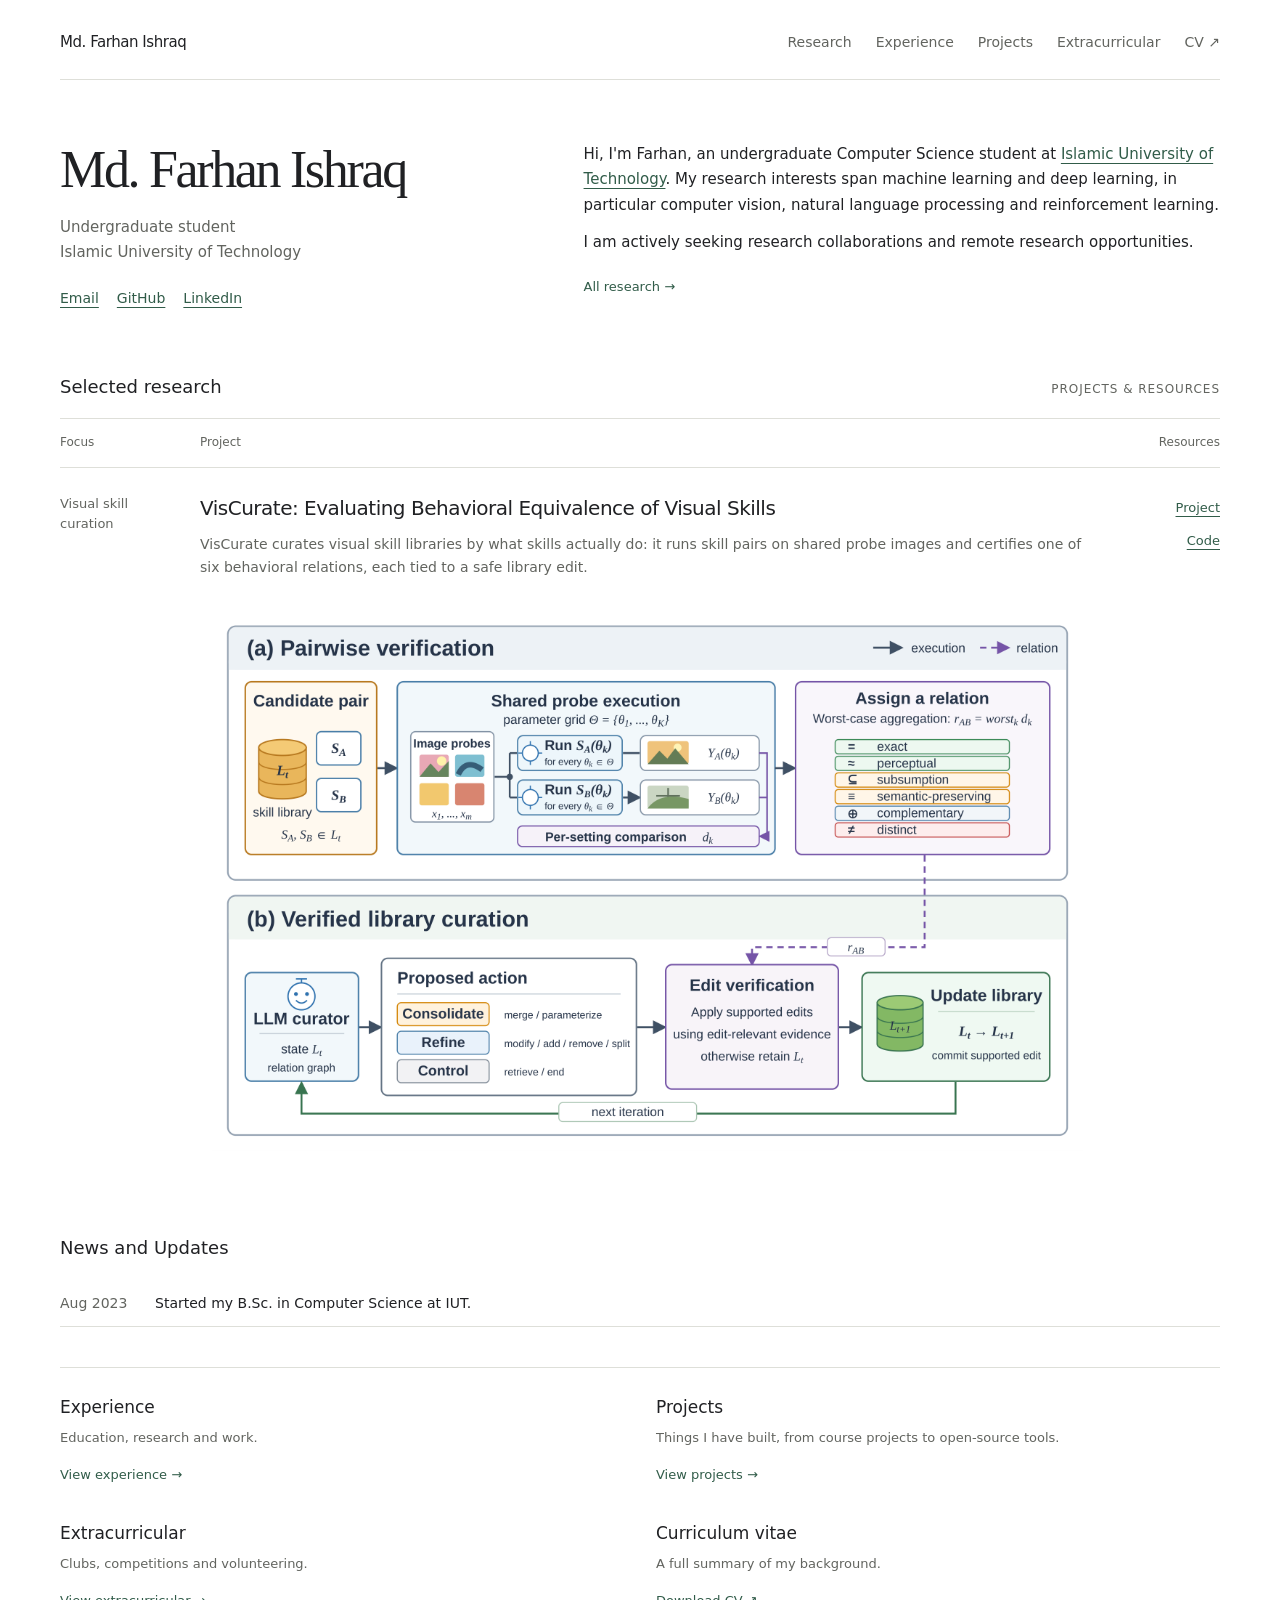
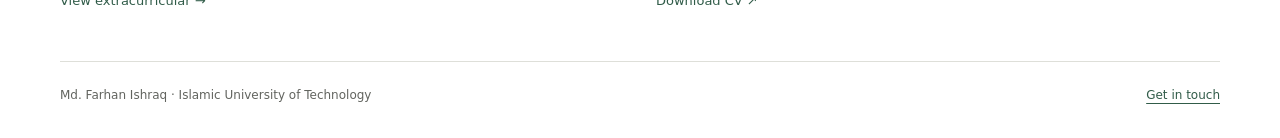
==== commit db735a6e: "Redesign site in a quiet academic style with full content Home with selected research (VisCurate) an" ====
--- a/index.html
+++ b/index.html
@@ -6,70 +6,110 @@
   <title>Md. Farhan Ishraq</title>
   <meta name="description" content="Md. Farhan Ishraq, Computer Science undergraduate at Islamic University of Technology.">
   <meta name="author" content="Md. Farhan Ishraq">
-  <link rel="preconnect" href="https://fonts.gstatic.com" crossorigin>
-  <link href="https://fonts.googleapis.com/css2?family=Lato:ital,wght@0,400;0,700;1,400&display=swap" rel="stylesheet">
   <link rel="stylesheet" href="style.css">
 </head>
 <body>
-  <div id="site-nav"></div>
+  <a class="skip-link" href="#main">Skip to content</a>
+  <div class="shell">
+    <header class="header">
+      <a class="site-name" href="index.html">Md. Farhan Ishraq</a>
+      <nav class="nav" aria-label="Main">
+        <a href="publications.html">Research</a>
+        <a href="experience.html">Experience</a>
+        <a href="projects.html">Projects</a>
+        <a href="extracurricular.html">Extracurricular</a>
+        <a href="files/cv.pdf">CV &#8599;</a>
+      </nav>
+    </header>
 
-  <main id="main-content" class="page">
-    <div class="profile">
-      <div class="profile-text">
-        <h1 class="name">Md. Farhan Ishraq</h1>
-        <p class="bio">
-          Hi! I am an undergraduate student in Computer Science at
-          <a href="https://www.iutoic-dhaka.edu/">Islamic University of Technology (IUT)</a>.
-          My research interests span machine learning and deep learning, in particular
-          computer vision, natural language processing and reinforcement learning. I enjoy developing
-          and analyzing data-driven models for complex real-world and theoretical problems.
-        </p>
-        <p class="bio">
-          I am actively seeking research collaborations and remote research opportunities.
-          Feel free to reach out!
-        </p>
-        <div class="profile-links">
-          <a href="mailto:farhanishraq17@iut-dhaka.edu">Email</a> /
-          <a href="https://github.com/farhanishraq17">GitHub</a> /
-          <a href="https://www.linkedin.com/in/farhan-ishraq-04643928a/">LinkedIn</a> /
-          <a href="cv.html">CV</a>
+    <main id="main">
+      <section class="intro">
+        <div>
+          <h1>Md. Farhan Ishraq</h1>
+          <p class="tagline">Undergraduate student<br>Islamic University of Technology</p>
+          <nav class="profile-links" aria-label="Profiles">
+            <a href="mailto:farhanishraq17@iut-dhaka.edu">Email</a>
+            <a href="https://github.com/farhanishraq17">GitHub</a>
+            <a href="https://www.linkedin.com/in/farhan-ishraq-04643928a/">LinkedIn</a>
+          </nav>
         </div>
-      </div>
-      <img class="profile-photo" src="assets/profile_pic.jpeg" alt="Md. Farhan Ishraq" width="160" height="160">
-    </div>
+        <div>
+          <div class="bio">
+            <p>
+              Hi, I'm Farhan, an undergraduate Computer Science student at
+              <a href="https://www.iutoic-dhaka.edu/">Islamic University of Technology</a>.
+              My research interests span machine learning and deep learning, in particular computer vision,
+              natural language processing and reinforcement learning.
+            </p>
+            <p>I am actively seeking research collaborations and remote research opportunities.</p>
+          </div>
+          <a class="text-link" href="publications.html">All research &rarr;</a>
+        </div>
+      </section>
 
-    <section class="section">
-      <h2>News</h2>
-      <ul class="news">
-        <li><span class="news-date">Aug 2023</span><span>Began studying Computer Science at IUT (Class of 2027).</span></li>
-      </ul>
-    </section>
+      <section>
+        <div class="section-head">
+          <h2>Selected research</h2>
+          <span class="eyebrow">Projects &amp; resources</span>
+        </div>
+        <div class="research-row head"><span>Focus</span><span>Project</span><span>Resources</span></div>
 
-    <section class="section">
-      <h2>Selected Publications</h2>
-      <ul>
-        <li class="entry placeholder">
-          <div class="entry-title">Paper title</div>
-          <div class="entry-meta"><b>Md. Farhan Ishraq</b>, Co-author, Co-author</div>
-          <div class="entry-meta"><span class="entry-venue">Venue 20XX</span> [ <a href="#">Paper</a> / <a href="#">Code</a> ]</div>
-        </li>
-      </ul>
-      <a href="publications.html" class="view-all">View all publications &rarr;</a>
-    </section>
+        <article class="research-row project">
+          <p class="focus">Visual skill curation</p>
+          <div>
+            <h3>VisCurate: Evaluating Behavioral Equivalence of Visual Skills</h3>
+            <p class="summary">
+              VisCurate curates visual skill libraries by what skills actually do: it runs skill pairs on shared
+              probe images and certifies one of six behavioral relations, each tied to a safe library edit.
+            </p>
+            <figure>
+              <a href="assets/viscurate.png" target="_blank" rel="noopener">
+                <img src="assets/viscurate.png" alt="Overview of the VisCurate pipeline: pairwise verification of skills on shared probes, then verified library curation" loading="lazy">
+              </a>
+            </figure>
+          </div>
+          <div class="resources">
+            <a href="https://farhanishraq17.github.io/Viscurate-Website/">Project</a>
+            <a href="https://github.com/farhanishraq17/VisCurate-Evaluating-Behavioral-Equivalence-of-Visual-Skills">Code</a>
+          </div>
+        </article>
+      </section>
 
-    <section class="section">
-      <h2>Selected Projects</h2>
-      <ul>
-        <li class="entry placeholder">
-          <div class="entry-title">Project name</div>
-          <div class="entry-meta">One-line description of the project. [ <a href="#">GitHub</a> ]</div>
-        </li>
-      </ul>
-      <a href="projects.html" class="view-all">View all projects &rarr;</a>
-    </section>
-  </main>
+      <section class="home-section">
+        <h2>News and Updates</h2>
+        <ul class="news">
+          <li><time datetime="2023-08">Aug 2023</time><span>Started my B.Sc. in Computer Science at IUT.</span></li>
+        </ul>
+      </section>
 
-  <div id="site-footer"></div>
-  <script src="site.js"></script>
+      <section class="more">
+        <div>
+          <h3>Experience</h3>
+          <p>Education, research and work.</p>
+          <a class="text-link" href="experience.html">View experience &rarr;</a>
+        </div>
+        <div>
+          <h3>Projects</h3>
+          <p>Things I have built, from course projects to open-source tools.</p>
+          <a class="text-link" href="projects.html">View projects &rarr;</a>
+        </div>
+        <div>
+          <h3>Extracurricular</h3>
+          <p>Clubs, competitions and volunteering.</p>
+          <a class="text-link" href="extracurricular.html">View extracurricular &rarr;</a>
+        </div>
+        <div>
+          <h3>Curriculum vitae</h3>
+          <p>A full summary of my background.</p>
+          <a class="text-link" href="files/cv.pdf">Download CV &#8599;</a>
+        </div>
+      </section>
+    </main>
+
+    <footer class="footer">
+      <span>Md. Farhan Ishraq &middot; Islamic University of Technology</span>
+      <a href="mailto:farhanishraq17@iut-dhaka.edu">Get in touch</a>
+    </footer>
+  </div>
 </body>
 </html>
--- a/style.css
+++ b/style.css
@@ -1,142 +1,197 @@
-/* Minimal academic homepage, styled after Arvid-pku/Academic-Homepage-Template */
+/* Quiet academic style: system sans for text, Georgia for display headings. */
 
 :root {
-  --primary: #0065c0;
-  --accent: #f09228;
-  --text: #374151;
-  --heading: #1a1a1a;
-  --muted: #6b7280;
-  --faint: #9ca3af;
   --bg: #fff;
-  --border: #e5e7eb;
-  --hover-bg: rgba(240, 146, 40, 0.08);
-}
-
-[data-theme="dark"] {
-  --primary: #6ba3f5;
-  --accent: #ffb366;
-  --text: #d4d4d4;
-  --heading: #e5e5e5;
-  --muted: #b8b8b8;
-  --faint: #888;
-  --bg: #1f1f1f;
-  --border: #374151;
-  --hover-bg: rgba(255, 179, 102, 0.12);
+  --text: #202124;
+  --muted: #62645f;
+  --accent: #315c49;
+  --line: #dedfd9;
+  --thumb-bg: #f6f6f3;
+  --serif: Georgia, 'Times New Roman', serif;
+  font: 16px/1.65 system-ui, -apple-system, BlinkMacSystemFont, 'Segoe UI', sans-serif;
+  color: var(--text);
+  background: var(--bg);
+  scroll-behavior: smooth;
 }
 
 * { box-sizing: border-box; }
-html { scroll-behavior: smooth; }
+body { margin: 0; }
+h1, h2, h3, h4, p { margin: 0; }
+ul { margin: 0; padding: 0; list-style: none; }
+a { color: var(--accent); text-underline-offset: 4px; }
+a:hover { text-decoration-thickness: 2px; }
+:focus-visible { outline: 2px solid var(--accent); outline-offset: 4px; }
+img { max-width: 100%; height: auto; }
 
-body {
-  margin: 0;
-  font: 16px/1.6 'Lato', Verdana, Helvetica, sans-serif;
-  color: var(--text);
-  background: var(--bg);
+.skip-link {
+  position: absolute; z-index: 100; top: 8px; left: 16px;
+  padding: 8px 16px; background: var(--bg); transform: translateY(-200%);
+}
+.skip-link:focus { transform: none; }
+
+/* ---------- Shell: header + footer ---------- */
+.shell { width: min(100% - 64px, 1160px); margin: 0 auto; }
+
+.header {
+  display: flex; justify-content: space-between; align-items: center; flex-wrap: wrap;
+  gap: 16px 32px; padding: 30px 0 24px; border-bottom: 1px solid var(--line);
+}
+.site-name { color: var(--text); font-size: 15px; font-weight: 500; letter-spacing: -.03em; text-decoration: none; }
+.nav { display: flex; flex-wrap: wrap; gap: 8px 24px; font-size: 14px; }
+.nav a { color: var(--muted); text-decoration: none; }
+.nav a:hover, .nav a[aria-current] { color: var(--accent); text-decoration: underline; }
+
+.footer {
+  display: flex; justify-content: space-between; flex-wrap: wrap; gap: 12px 24px;
+  margin-top: 48px; padding: 24px 0 32px; border-top: 1px solid var(--line);
+  color: var(--muted); font-size: 12px;
 }
 
-a { color: var(--primary); text-decoration: none; transition: color 0.2s; }
-a:hover { color: var(--accent); }
-a:focus-visible, button:focus-visible { outline: 2px solid var(--primary); outline-offset: 2px; }
-ul { list-style: none; padding: 0; margin: 0; }
+/* ---------- Shared bits ---------- */
+.eyebrow { color: var(--muted); font-size: 12px; letter-spacing: .08em; text-transform: uppercase; }
+.text-link { font-size: 13px; font-weight: 500; text-decoration: none; }
+.text-link:hover { text-decoration: underline; }
 
-.skip-link {
-  position: absolute; top: -40px; left: 6px; z-index: 1000;
-  padding: 8px; border-radius: 4px; background: var(--primary); color: #fff;
+/* ---------- Home: intro ---------- */
+.intro {
+  display: grid; grid-template-columns: minmax(0, 1fr) minmax(0, 1.3fr);
+  gap: 34px; padding: 62px 0 64px; align-items: start;
 }
-.skip-link:focus { top: 6px; }
+.intro h1 { margin-bottom: 17px; font: 400 clamp(39px, 5vw, 52px)/1.09 var(--serif); letter-spacing: -.045em; }
+.tagline { font-size: 15px; color: var(--muted); }
+.profile-links { display: flex; flex-wrap: wrap; gap: 12px 18px; margin-top: 22px; font-size: 14px; }
+.bio { font-size: 15px; line-height: 1.7; }
+.bio p + p { margin-top: 12px; }
+.intro .text-link { display: inline-block; margin-top: 20px; }
 
-/* ---------- Nav ---------- */
-.nav {
-  display: flex; justify-content: flex-end; align-items: center; flex-wrap: wrap;
-  gap: 18px; padding: 20px 35px;
+/* ---------- Home: sections ---------- */
+.home-section { margin-top: 40px; }
+.home-section h2, .section-head h2 { font-size: 18px; font-weight: 500; line-height: 1.4; }
+.section-head { display: flex; justify-content: space-between; align-items: baseline; gap: 16px; margin-bottom: 18px; }
+
+/* Focus | project | resources table (home "Selected research" and Projects page) */
+.research-row {
+  display: grid; grid-template-columns: 120px minmax(0, 1fr) 105px;
+  gap: 20px; border-top: 1px solid var(--line);
 }
-.nav a { position: relative; padding: 6px 12px; border-radius: 4px; font-size: 14px; transition: all 0.25s; }
-.nav a:hover { background: var(--hover-bg); }
-.nav a[aria-current="page"] { color: var(--accent); font-weight: 700; }
-.nav a[aria-current="page"]::after {
-  content: ''; position: absolute; left: 50%; bottom: 2px; transform: translateX(-50%);
-  width: 60%; height: 2px; border-radius: 1px; background: var(--accent);
+.research-row.head { padding: 14px 0; font-size: 12px; color: var(--muted); }
+.research-row.head span:last-child { text-align: right; }
+.project { padding: 26px 0 32px; }
+.project .focus { font-size: 13px; line-height: 1.55; color: var(--muted); }
+.project h3 { font-size: 20px; font-weight: 500; line-height: 1.45; letter-spacing: -.025em; }
+.project .summary { margin-top: 10px; font-size: 14px; line-height: 1.7; color: var(--muted); }
+.project figure { margin: 20px 0 0; padding: 12px; background: #fff; border-radius: 5px; }
+.project figure a, .project figure img { display: block; width: 100%; }
+.project figure a { cursor: zoom-in; }
+.resources { display: flex; flex-direction: column; align-items: flex-end; gap: 12px; margin-top: 3px; font-size: 13px; }
+
+.news { max-height: 300px; margin-top: 20px; overflow-y: auto; scrollbar-width: thin; }
+.news li {
+  display: grid; grid-template-columns: 82px minmax(0, 1fr); gap: 13px;
+  padding: 12px 0; border-bottom: 1px solid var(--line); font-size: 14px; line-height: 1.6;
 }
-.theme-toggle {
-  display: flex; align-items: center; justify-content: center;
-  width: 36px; height: 36px; padding: 0; border: 0; border-radius: 8px;
-  background: none; color: var(--text); cursor: pointer; transition: all 0.2s;
+.news time { color: var(--muted); white-space: nowrap; }
+
+.more {
+  display: grid; grid-template-columns: 1fr 1fr; gap: 32px;
+  margin-top: 40px; padding-top: 25px; border-top: 1px solid var(--line);
 }
-.theme-toggle:hover { background: var(--hover-bg); color: var(--accent); }
+.more h3 { font-size: 17px; font-weight: 500; }
+.more p { margin: 6px 0 12px; font-size: 13px; color: var(--muted); }
 
-/* ---------- Page ---------- */
-.page { max-width: 820px; margin: 0 auto; padding: 32px 24px 48px; }
-.page-title { margin: 0 0 24px; font-size: 24px; font-weight: 700; color: var(--heading); }
+/* ---------- Inner pages ---------- */
+.page-heading { padding: 56px 0 40px; }
+.page-heading h1 { font: 400 clamp(40px, 6vw, 54px)/1.15 var(--serif); letter-spacing: -.04em; }
+.page-heading p { margin-top: 20px; color: var(--muted); font-size: 15px; line-height: 1.8; }
 
-.section { margin-bottom: 28px; }
-.section h2 {
-  margin: 0 0 12px; padding-bottom: 4px; border-bottom: 1px solid var(--border);
-  font-size: 16px; font-weight: 700; color: var(--heading);
-  text-transform: uppercase; letter-spacing: 0.06em;
+.section-title {
+  margin-bottom: 20px; padding-bottom: 14px; border-bottom: 1px solid var(--line);
+  font: 400 25px/1.3 var(--serif); letter-spacing: -.025em;
 }
-.section p { margin: 0 0 12px; }
-.view-all { display: inline-block; margin-top: 8px; font-size: 13px; }
-.placeholder { color: var(--faint); font-style: italic; }
+.section-title:not(:first-child) { margin-top: 44px; }
 
-/* ---------- Profile (home) ---------- */
-.profile { display: flex; align-items: flex-start; gap: 32px; margin-bottom: 32px; }
-.profile-text { flex: 1; }
-.name { margin: 0 0 16px; font-size: 28px; font-weight: 700; line-height: 1.3; color: var(--heading); }
-.bio { margin: 0 0 16px; line-height: 1.7; }
-.profile-photo {
-  flex-shrink: 0; width: 160px; height: 160px; margin-top: 8px; object-fit: cover;
-  border: 1px solid var(--border); box-shadow: 0 4px 8px rgba(0, 0, 0, 0.1);
+/* Research page: topic sidebar + papers */
+.pub-layout { display: grid; grid-template-columns: 170px minmax(0, 1fr); gap: 40px; align-items: start; }
+.pub-nav { position: sticky; top: 24px; }
+.pub-nav-title { margin-bottom: 14px; color: var(--muted); font-size: 11px; font-weight: 600; letter-spacing: .12em; text-transform: uppercase; }
+.pub-nav a {
+  display: block; padding: 5px 0 5px 10px; border-left: 2px solid var(--line);
+  color: var(--muted); font-size: 12px; line-height: 1.5; text-decoration: none;
+}
+.pub-nav a:hover { color: var(--accent); border-color: var(--accent); }
+.pub-section { scroll-margin-top: 24px; }
+.pub-section + .pub-section { margin-top: 44px; }
+
+.pub { display: grid; grid-template-columns: 240px minmax(0, 1fr); gap: 24px; padding: 20px 0; border-bottom: 1px solid var(--line); }
+.pub-thumb { display: block; width: 100%; aspect-ratio: 16 / 9; object-fit: contain; border: 1px solid var(--line); border-radius: 3px; background: var(--thumb-bg); }
+.pub-title { font: 400 18px/1.4 var(--serif); }
+.pub-venue { margin-top: 6px; font-size: 12px; font-style: italic; color: var(--muted); }
+.pub-authors { font-size: 12px; color: var(--muted); }
+.pub-authors b { color: var(--text); font-weight: 600; }
+.pub-links { display: flex; flex-wrap: wrap; gap: 4px 14px; margin-top: 8px; font-size: 12px; }
+.pub-links a { text-decoration: none; }
+.pub-links a:hover { text-decoration: underline; }
+
+/* Experience page */
+.exp { display: grid; grid-template-columns: 90px minmax(0, 1fr); gap: 28px; align-items: center; padding: 12px 0 24px; }
+.exp + .exp { padding-top: 24px; border-top: 1px solid var(--line); }
+.exp.no-logo { grid-template-columns: minmax(0, 1fr); }
+.exp-logo { display: block; width: 100%; max-height: 64px; object-fit: contain; }
+.exp-header { display: flex; flex-wrap: wrap; justify-content: space-between; align-items: baseline; gap: 6px 24px; }
+.exp-title { font: 400 23px/1.4 var(--serif); letter-spacing: -.02em; }
+a.exp-title { color: inherit; text-decoration-color: var(--line); }
+a.exp-title:hover { color: var(--accent); }
+.exp-date { color: var(--muted); font-size: 12px; white-space: nowrap; }
+.exp-role { margin-top: 8px; font-size: 14px; line-height: 1.7; }
+.exp ul { margin-top: 6px; padding-left: 18px; list-style: disc; font-size: 13px; color: var(--muted); }
+/* Certifications list */
+.certs li {
+  display: flex; justify-content: space-between; align-items: baseline; gap: 8px 24px;
+  padding: 12px 0; border-bottom: 1px solid var(--line); font-size: 14px;
+}
+.certs li > div { flex: 1; min-width: 0; }
+.cert-logo { flex-shrink: 0; align-self: center; width: 40px; height: 40px; object-fit: contain; }
+.cert-name { display: block; font: 400 17px/1.4 var(--serif); }
+.cert-meta { display: block; margin-top: 2px; font-size: 12px; color: var(--muted); }
+.certs a { flex-shrink: 0; font-size: 13px; }
+
+.exp-side-link { float: right; margin-left: 24px; white-space: nowrap; }
+.exp-side-link a + a { margin-left: 12px; }
+
+/* ---------- Responsive ---------- */
+@media (max-width: 820px) {
+  .pub-layout { display: block; }
+  .pub-nav { display: none; }
 }
 
-/* ---------- News ---------- */
-.news li { display: flex; margin-bottom: 4px; }
-.news-date { width: 120px; flex-shrink: 0; font-weight: 700; color: var(--heading); }
-
-/* ---------- Entries (papers, projects, experience) ---------- */
-.entry { margin-bottom: 14px; }
-.entry-title { font-weight: 700; color: var(--heading); }
-.entry-meta { font-size: 14px; line-height: 1.5; color: var(--muted); }
-.entry-venue { font-style: italic; color: var(--faint); }
-
-/* ---------- Footer ---------- */
-.footer {
-  width: calc(100% - 48px); max-width: 772px; margin: 40px auto 0; padding: 30px 20px;
-  border-top: 1px solid var(--border); text-align: center;
-}
-.socials { display: flex; justify-content: center; gap: 24px; margin-bottom: 18px; }
-.socials a { color: var(--text); opacity: 0.6; transition: all 0.3s; }
-.socials a:hover { color: var(--primary); opacity: 1; transform: translateY(-2px); }
-.copyright { margin: 0; font-size: 13px; opacity: 0.6; }
-
-.back-to-top {
-  position: fixed; right: 30px; bottom: 30px; z-index: 999;
-  display: flex; align-items: center; justify-content: center;
-  width: 44px; height: 44px; border: 0; border-radius: 50%;
-  background: var(--primary); color: #fff; box-shadow: 0 2px 10px rgba(0, 0, 0, 0.2);
-  cursor: pointer; opacity: 0; visibility: hidden; transition: all 0.3s;
-}
-.back-to-top.visible { opacity: 1; visibility: visible; }
-.back-to-top:hover { background: var(--accent); transform: translateY(-3px); }
-
-/* ---------- Responsive ---------- */
-@media (max-width: 1315px) {
-  .nav { justify-content: center; gap: 12px 16px; padding: 12px 16px; }
-  .nav a { padding: 8px 14px; font-size: 16px; }
-  .theme-toggle { order: -1; }
+@media (max-width: 760px) {
+  .shell { width: calc(100% - 40px); }
+  .intro { grid-template-columns: 1fr; gap: 28px; padding: 44px 0 48px; }
+  .research-row.head { display: none; }
+  .research-row { grid-template-columns: 1fr; gap: 10px; }
+  .resources { flex-direction: row; flex-wrap: wrap; align-items: start; gap: 12px 18px; margin-top: 5px; }
 }
 
-@media (max-width: 768px) {
-  .page { padding: 24px 16px 40px; }
-  .footer { width: calc(100% - 32px); }
-  .profile { flex-direction: column-reverse; align-items: center; gap: 16px; }
-  .name, .profile-links { text-align: center; }
-  .profile-photo { margin-top: 0; width: 150px; height: 150px; }
-  .back-to-top { right: 20px; bottom: 20px; width: 40px; height: 40px; }
+@media (max-width: 560px) {
+  .nav { gap: 0 12px; font-size: 13px; }
+  .page-heading { padding: 38px 0 30px; }
+  .pub { grid-template-columns: 1fr; gap: 12px; }
+  .exp { grid-template-columns: 60px minmax(0, 1fr); gap: 18px; align-items: start; }
+  .exp-title { font-size: 20px; }
 }
 
-@media (max-width: 480px) {
-  body { font-size: 15px; }
-  .nav { gap: 4px 6px; }
-  .nav a { padding: 6px 10px; }
-  .news-date { width: 90px; }
+@media (max-width: 400px) {
+  .section-head { flex-direction: column; gap: 8px; }
+  .more { grid-template-columns: 1fr; gap: 24px; }
+  .news li { grid-template-columns: 1fr; gap: 3px; }
+  .project figure { padding: 6px; }
+  .project h3 { font-size: 18px; }
 }
+
+@media (pointer: coarse) {
+  .nav a, .resources a, .profile-links a { display: inline-flex; align-items: center; min-height: 44px; }
+}
+
+@media (prefers-reduced-motion: reduce) {
+  :root { scroll-behavior: auto; }
+}
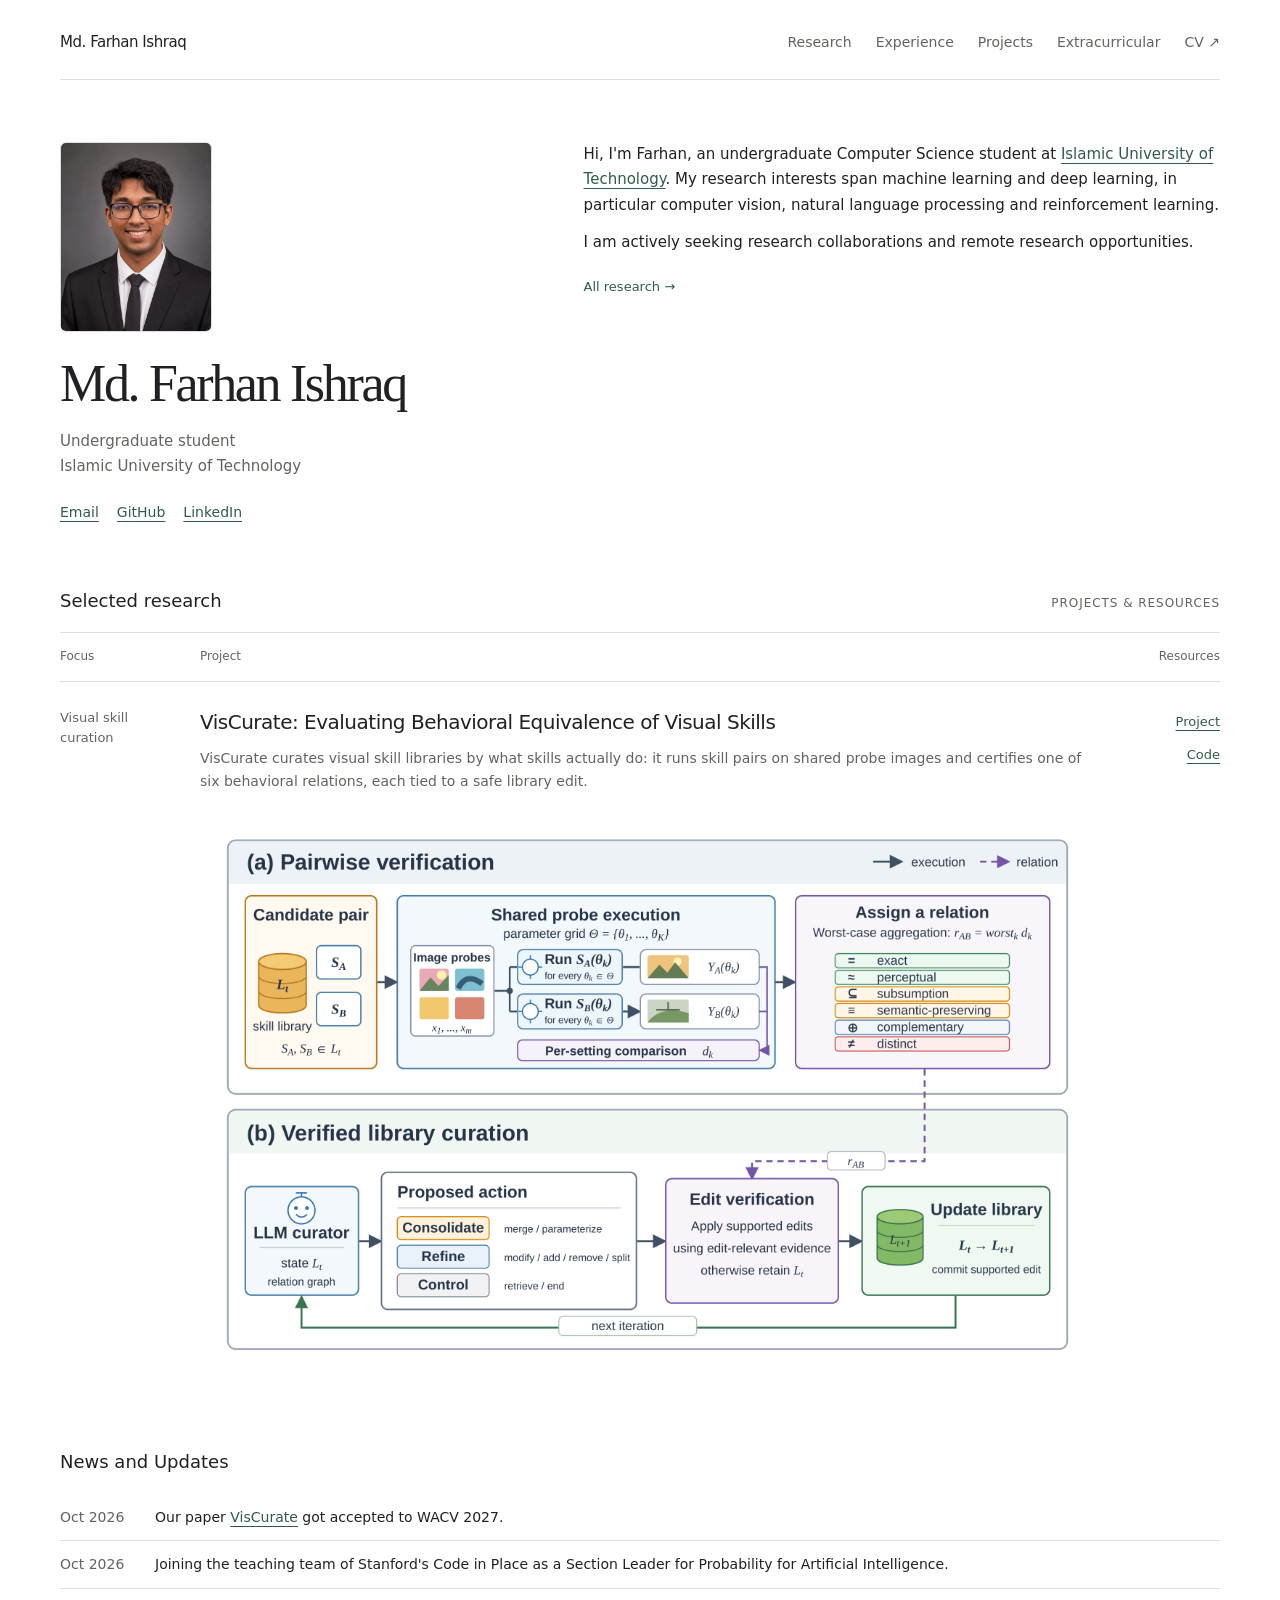
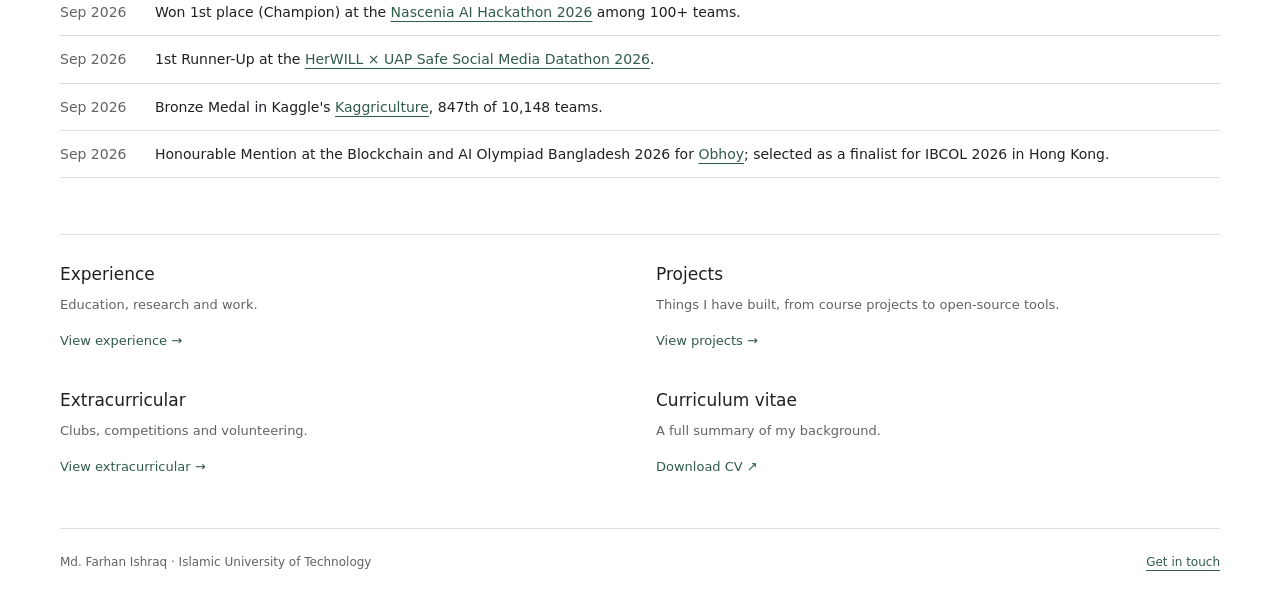
==== commit db6cc881: "Add profile photo, news updates and award dates Co-Authored-By: Claude Opus 5.5 <noreply@anthropic.c" ====
--- a/index.html
+++ b/index.html
@@ -25,6 +25,7 @@
     <main id="main">
       <section class="intro">
         <div>
+          <img class="profile-photo" src="assets/profile_pic.jpg" alt="Md. Farhan Ishraq" width="152" height="190">
           <h1>Md. Farhan Ishraq</h1>
           <p class="tagline">Undergraduate student<br>Islamic University of Technology</p>
           <nav class="profile-links" aria-label="Profiles">
@@ -78,6 +79,13 @@
       <section class="home-section">
         <h2>News and Updates</h2>
         <ul class="news">
+          <li><time datetime="2026-10">Oct 2026</time><span>Our paper <a href="https://farhanishraq17.github.io/Viscurate-Website/">VisCurate</a> got accepted to WACV 2027.</span></li>
+          <li><time datetime="2026-10">Oct 2026</time><span>Joining the teaching team of Stanford's Code in Place as a Section Leader for Probability for Artificial Intelligence.</span></li>
+          <li><time datetime="2026-09">Sep 2026</time><span>Won 1st place (Champion) at the <a href="https://github.com/farhanishraq17/CutiePookieUrza-Nascenia-AI-HACKATHON-Winning-Solution">Nascenia AI Hackathon 2026</a> among 100+ teams.</span></li>
+          <li><time datetime="2026-09">Sep 2026</time><span>1st Runner-Up at the <a href="https://github.com/farhanishraq17/IUT_BakeNekos-HerWillxUAP-Datathon-1st-Runners-up-Solution">HerWILL &times; UAP Safe Social Media Datathon 2026</a>.</span></li>
+          <li><time datetime="2026-09">Sep 2026</time><span>Bronze Medal in Kaggle's <a href="https://github.com/farhanishraq17/IUT_BakeNekos-Kaggriculture-Bronze-Solution">Kaggriculture</a>, 847th of 10,148 teams.</span></li>
+          <li><time datetime="2026-09">Sep 2026</time><span>Honourable Mention at the Blockchain and AI Olympiad Bangladesh 2026 for <a href="https://github.com/farhanishraq17/Obhoy">Obhoy</a>; selected as a finalist for IBCOL 2026 in Hong Kong.</span></li>
+          <li><time datetime="2026-07">Jul 2026</time><span>4th place of 222 teams in the <a href="https://github.com/farhanishraq17/CutiePookieUrza_Olikbochon_Onsite_Submission">Bengali LLM Hallucination Detection Challenge</a> at IUT 12th ICT Fest.</span></li>
           <li><time datetime="2023-08">Aug 2023</time><span>Started my B.Sc. in Computer Science at IUT.</span></li>
         </ul>
       </section>
--- a/style.css
+++ b/style.css
@@ -58,6 +58,10 @@
   gap: 34px; padding: 62px 0 64px; align-items: start;
 }
 .intro h1 { margin-bottom: 17px; font: 400 clamp(39px, 5vw, 52px)/1.09 var(--serif); letter-spacing: -.045em; }
+.profile-photo {
+  display: block; width: 152px; height: 190px; margin-bottom: 24px;
+  object-fit: cover; object-position: 50% 15%; border-radius: 6px; border: 1px solid var(--line);
+}
 .tagline { font-size: 15px; color: var(--muted); }
 .profile-links { display: flex; flex-wrap: wrap; gap: 12px 18px; margin-top: 22px; font-size: 14px; }
 .bio { font-size: 15px; line-height: 1.7; }
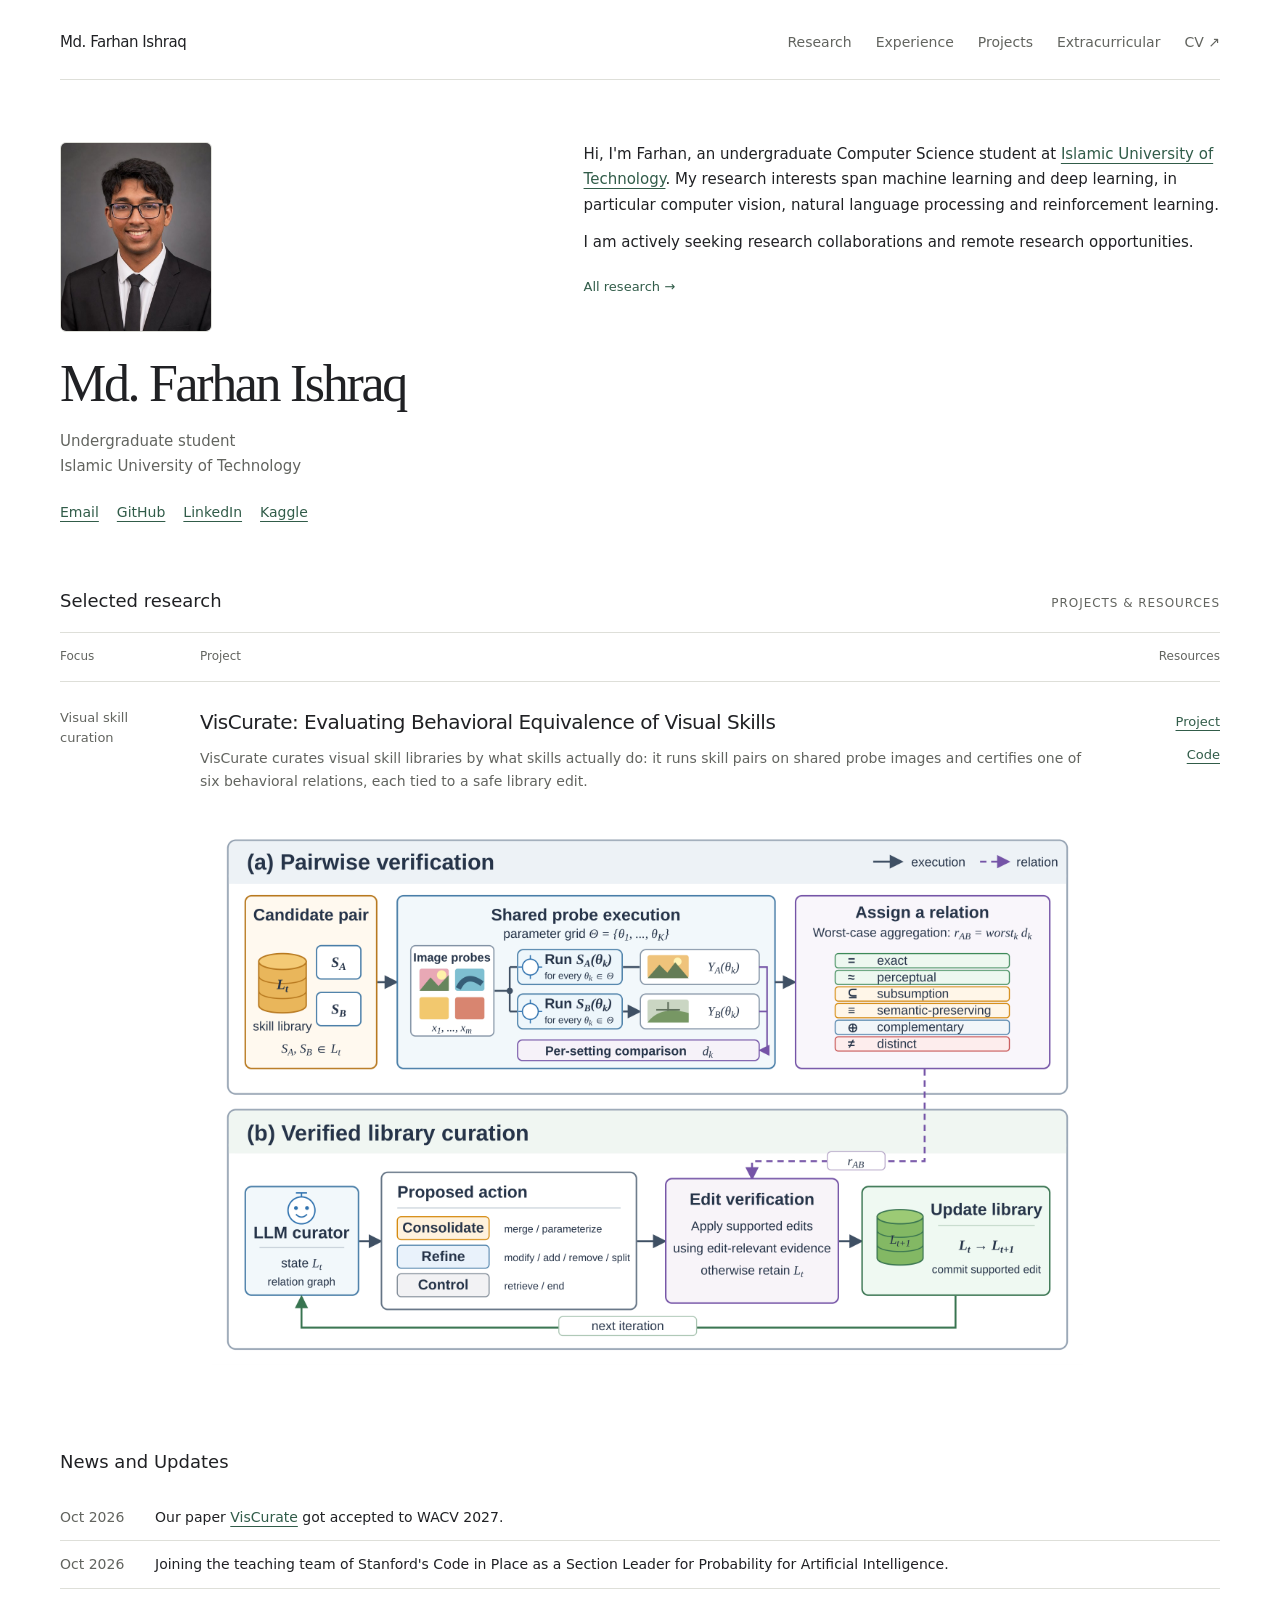
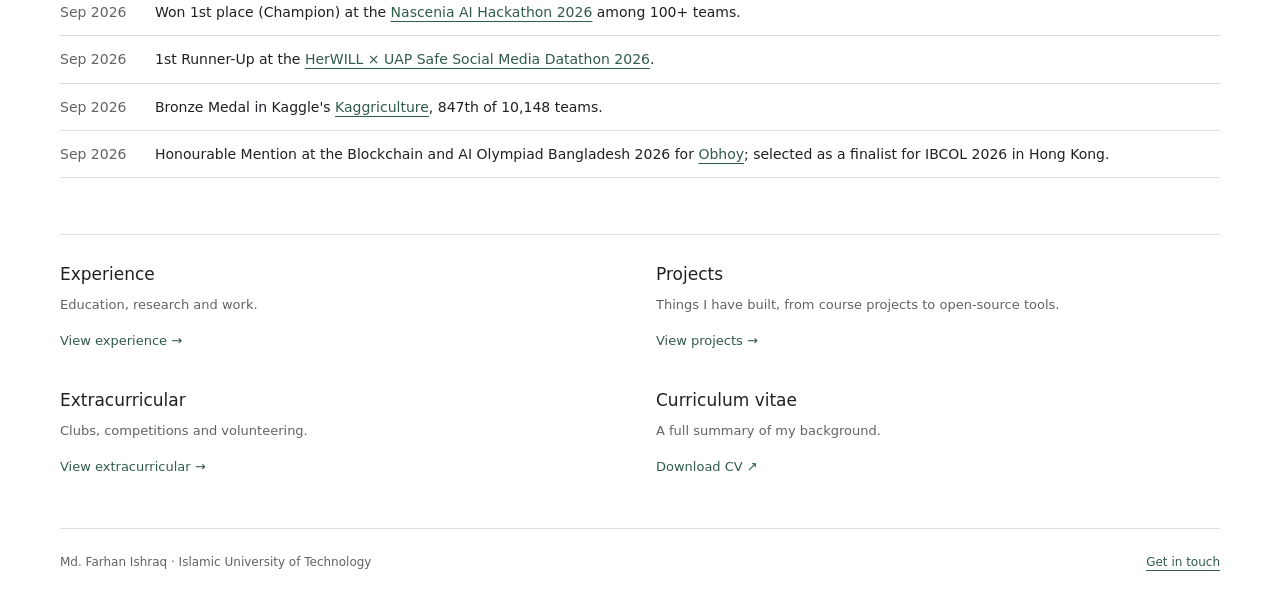
==== commit 6856a1bd: "Add Kaggle link, RL certificate and clearer certificate logos - Add the Kaggle profile to the profil" ====
--- a/index.html
+++ b/index.html
@@ -32,6 +32,7 @@
             <a href="mailto:farhanishraq17@iut-dhaka.edu">Email</a>
             <a href="https://github.com/farhanishraq17">GitHub</a>
             <a href="https://www.linkedin.com/in/farhan-ishraq-04643928a/">LinkedIn</a>
+            <a href="https://www.kaggle.com/farhanishraqq">Kaggle</a>
           </nav>
         </div>
         <div>
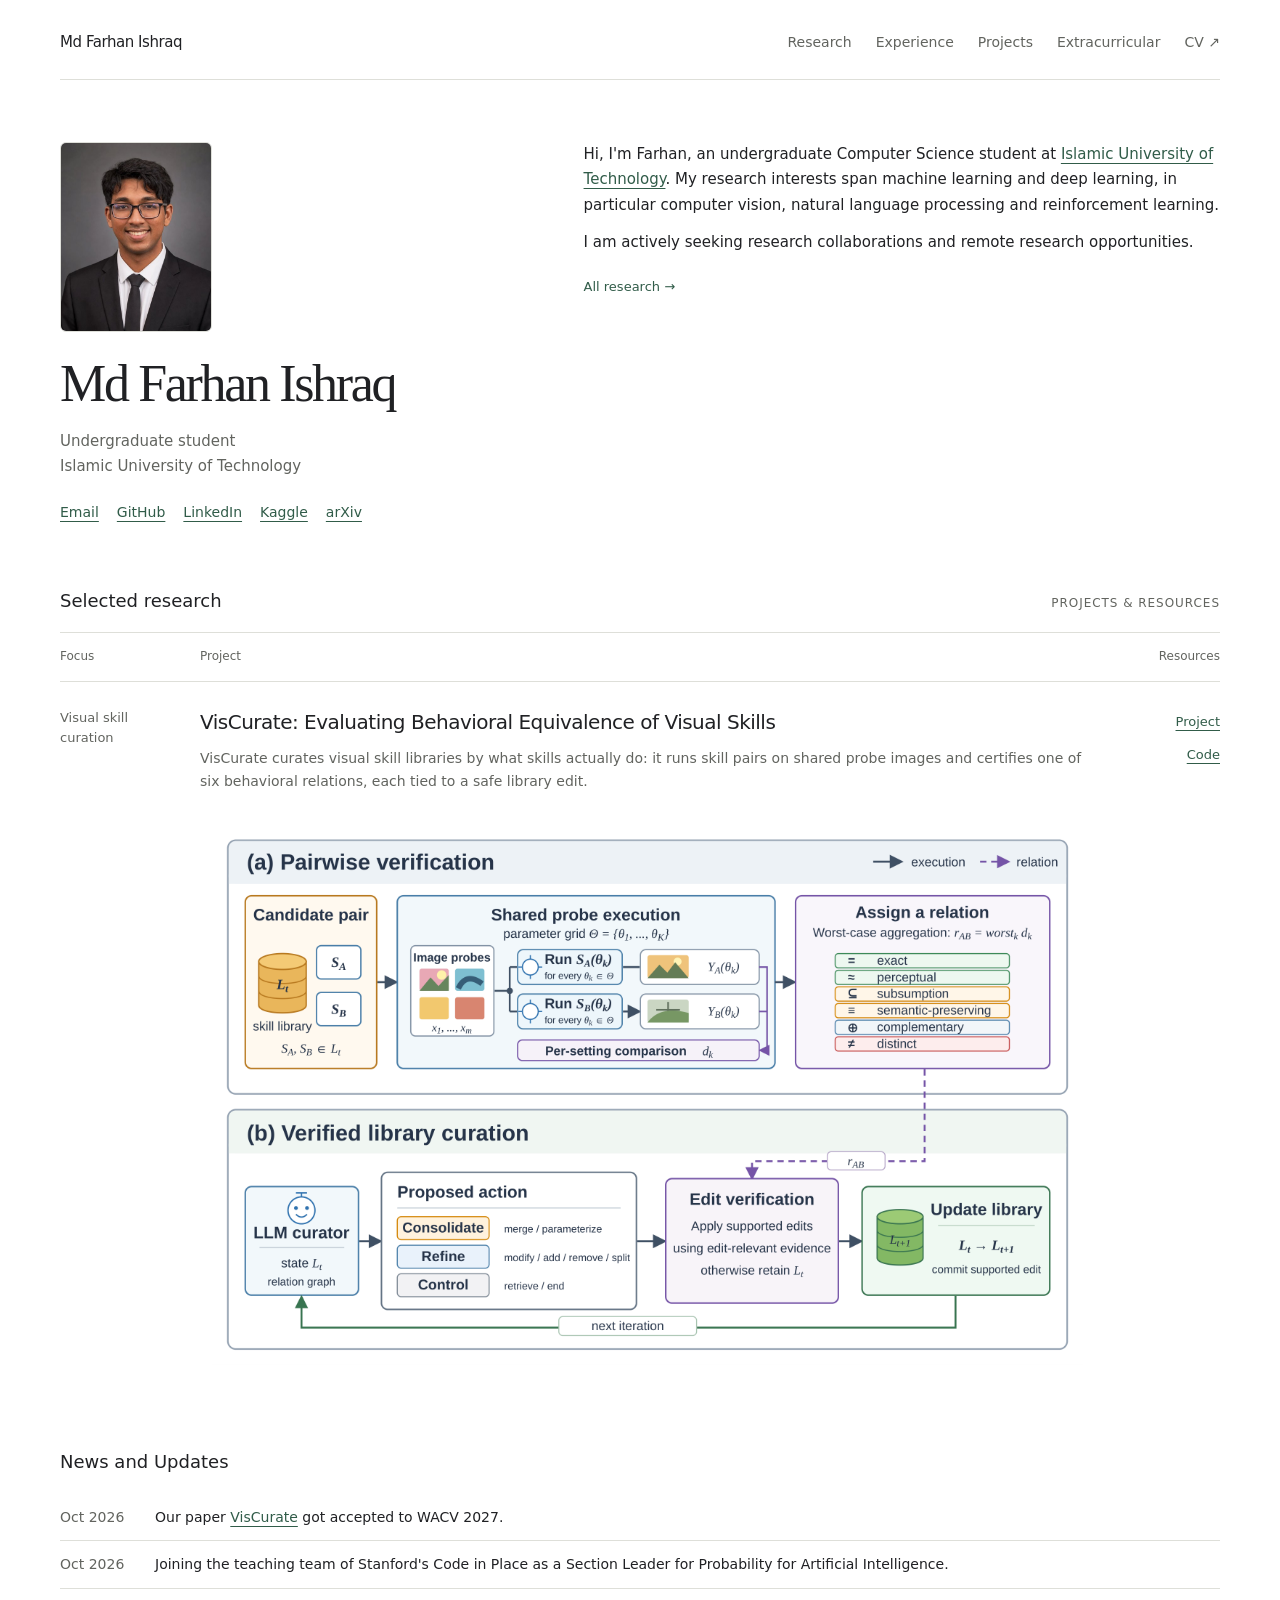
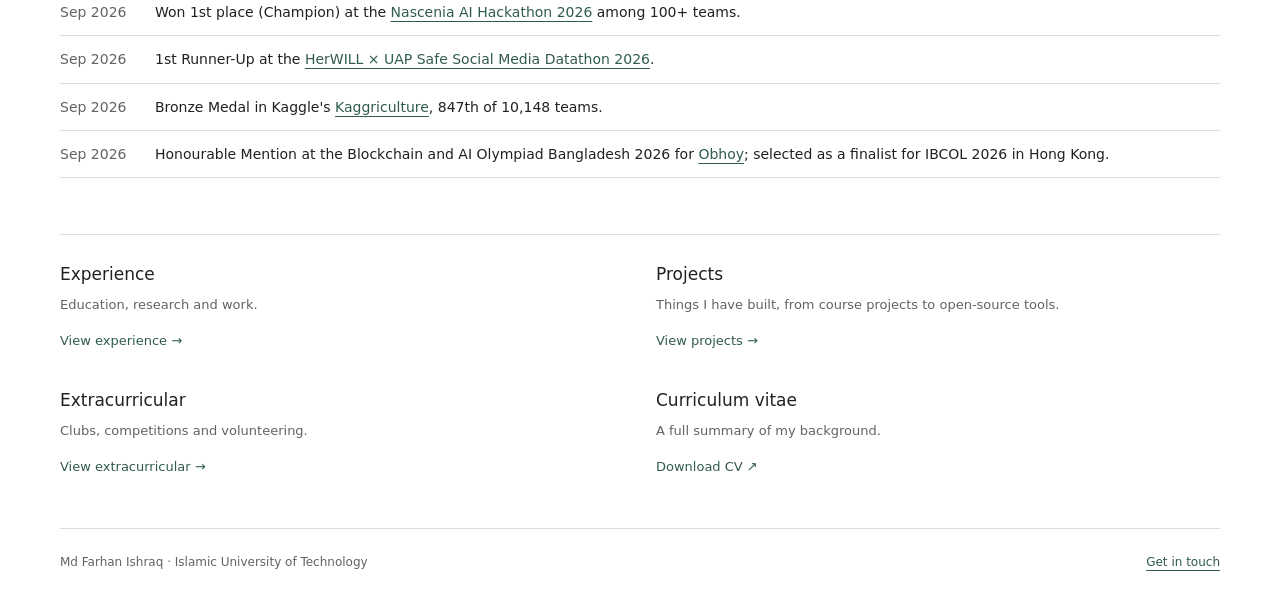
==== commit 7fda11d6: "Drop the dot from name, add Kaggle and arXiv links Co-Authored-By: Claude Opus 5.5 <noreply@anthropi" ====
--- a/index.html
+++ b/index.html
@@ -3,16 +3,16 @@
 <head>
   <meta charset="UTF-8">
   <meta name="viewport" content="width=device-width, initial-scale=1">
-  <title>Md. Farhan Ishraq</title>
-  <meta name="description" content="Md. Farhan Ishraq, Computer Science undergraduate at Islamic University of Technology.">
-  <meta name="author" content="Md. Farhan Ishraq">
+  <title>Md Farhan Ishraq</title>
+  <meta name="description" content="Md Farhan Ishraq, Computer Science undergraduate at Islamic University of Technology.">
+  <meta name="author" content="Md Farhan Ishraq">
   <link rel="stylesheet" href="style.css">
 </head>
 <body>
   <a class="skip-link" href="#main">Skip to content</a>
   <div class="shell">
     <header class="header">
-      <a class="site-name" href="index.html">Md. Farhan Ishraq</a>
+      <a class="site-name" href="index.html">Md Farhan Ishraq</a>
       <nav class="nav" aria-label="Main">
         <a href="publications.html">Research</a>
         <a href="experience.html">Experience</a>
@@ -25,14 +25,15 @@
     <main id="main">
       <section class="intro">
         <div>
-          <img class="profile-photo" src="assets/profile_pic.jpg" alt="Md. Farhan Ishraq" width="152" height="190">
-          <h1>Md. Farhan Ishraq</h1>
+          <img class="profile-photo" src="assets/profile_pic.jpg" alt="Md Farhan Ishraq" width="152" height="190">
+          <h1>Md Farhan Ishraq</h1>
           <p class="tagline">Undergraduate student<br>Islamic University of Technology</p>
           <nav class="profile-links" aria-label="Profiles">
             <a href="mailto:farhanishraq17@iut-dhaka.edu">Email</a>
             <a href="https://github.com/farhanishraq17">GitHub</a>
             <a href="https://www.linkedin.com/in/farhan-ishraq-04643928a/">LinkedIn</a>
             <a href="https://www.kaggle.com/farhanishraqq">Kaggle</a>
+            <a href="https://arxiv.org/search/cs?searchtype=author&amp;query=Ishraq%2C+M+F">arXiv</a>
           </nav>
         </div>
         <div>
@@ -116,7 +117,7 @@
     </main>
 
     <footer class="footer">
-      <span>Md. Farhan Ishraq &middot; Islamic University of Technology</span>
+      <span>Md Farhan Ishraq &middot; Islamic University of Technology</span>
       <a href="mailto:farhanishraq17@iut-dhaka.edu">Get in touch</a>
     </footer>
   </div>
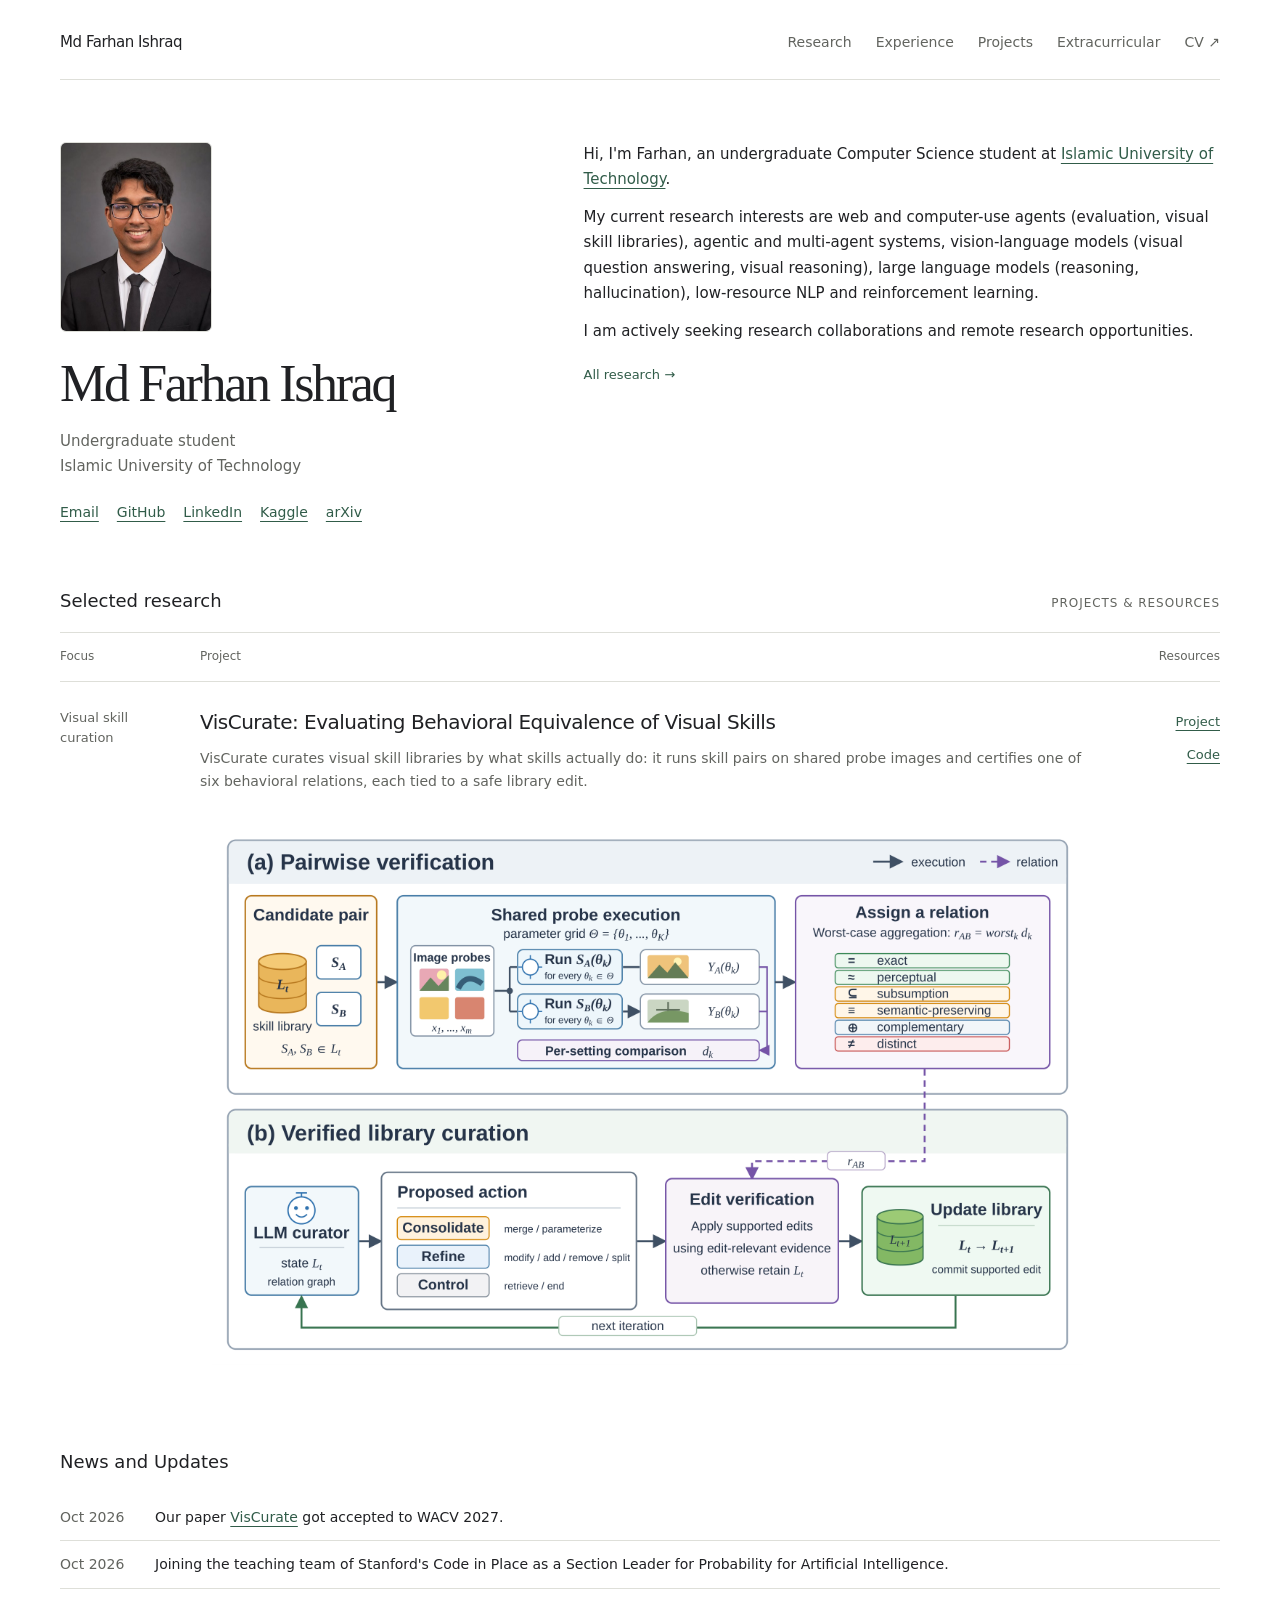
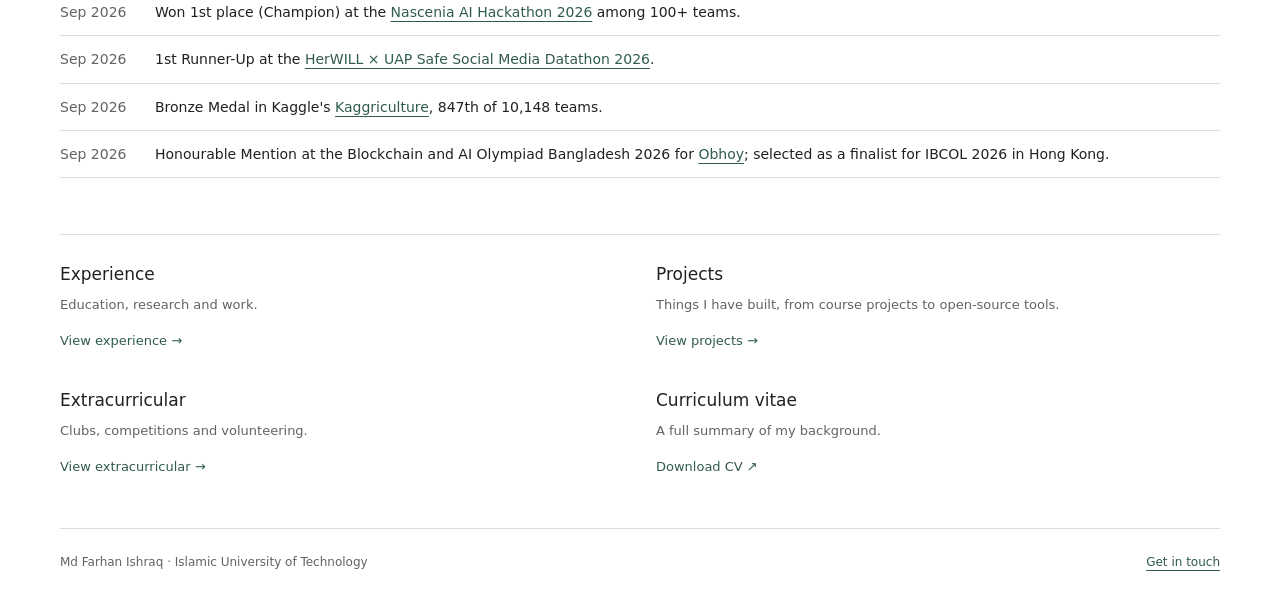
==== commit 68127b01: "Add CV, research interests, thesis and Miscellaneous section Co-Authored-By: Claude Opus 5.5 <norepl" ====
--- a/index.html
+++ b/index.html
@@ -18,7 +18,7 @@
         <a href="experience.html">Experience</a>
         <a href="projects.html">Projects</a>
         <a href="extracurricular.html">Extracurricular</a>
-        <a href="files/cv.pdf">CV &#8599;</a>
+        <a href="assets/CV/main.pdf">CV &#8599;</a>
       </nav>
     </header>
 
@@ -41,8 +41,11 @@
             <p>
               Hi, I'm Farhan, an undergraduate Computer Science student at
               <a href="https://www.iutoic-dhaka.edu/">Islamic University of Technology</a>.
-              My research interests span machine learning and deep learning, in particular computer vision,
-              natural language processing and reinforcement learning.
+            </p>
+            <p>
+              My current research interests are web and computer-use agents (evaluation, visual skill libraries),
+              agentic and multi-agent systems, vision-language models (visual question answering, visual reasoning),
+              large language models (reasoning, hallucination), low-resource NLP and reinforcement learning.
             </p>
             <p>I am actively seeking research collaborations and remote research opportunities.</p>
           </div>
@@ -111,7 +114,7 @@
         <div>
           <h3>Curriculum vitae</h3>
           <p>A full summary of my background.</p>
-          <a class="text-link" href="files/cv.pdf">Download CV &#8599;</a>
+          <a class="text-link" href="assets/CV/main.pdf">Download CV &#8599;</a>
         </div>
       </section>
     </main>
